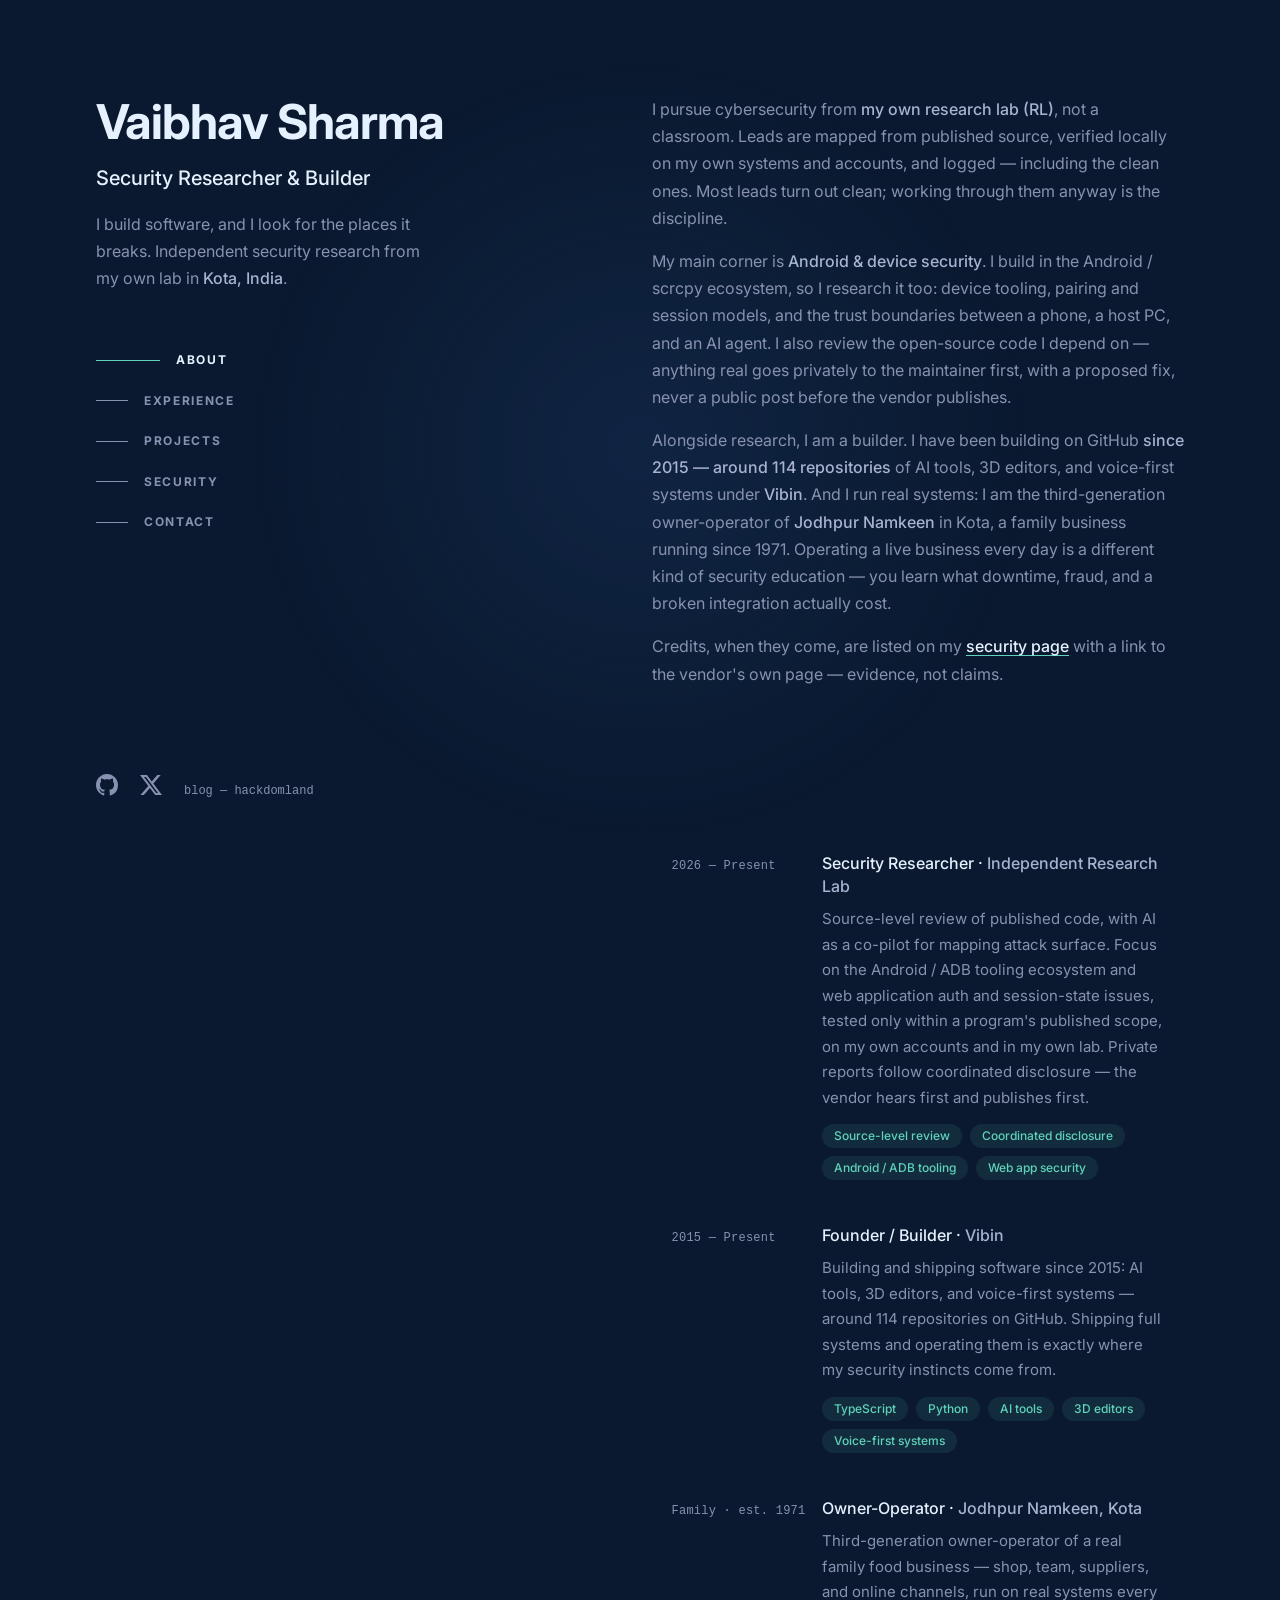
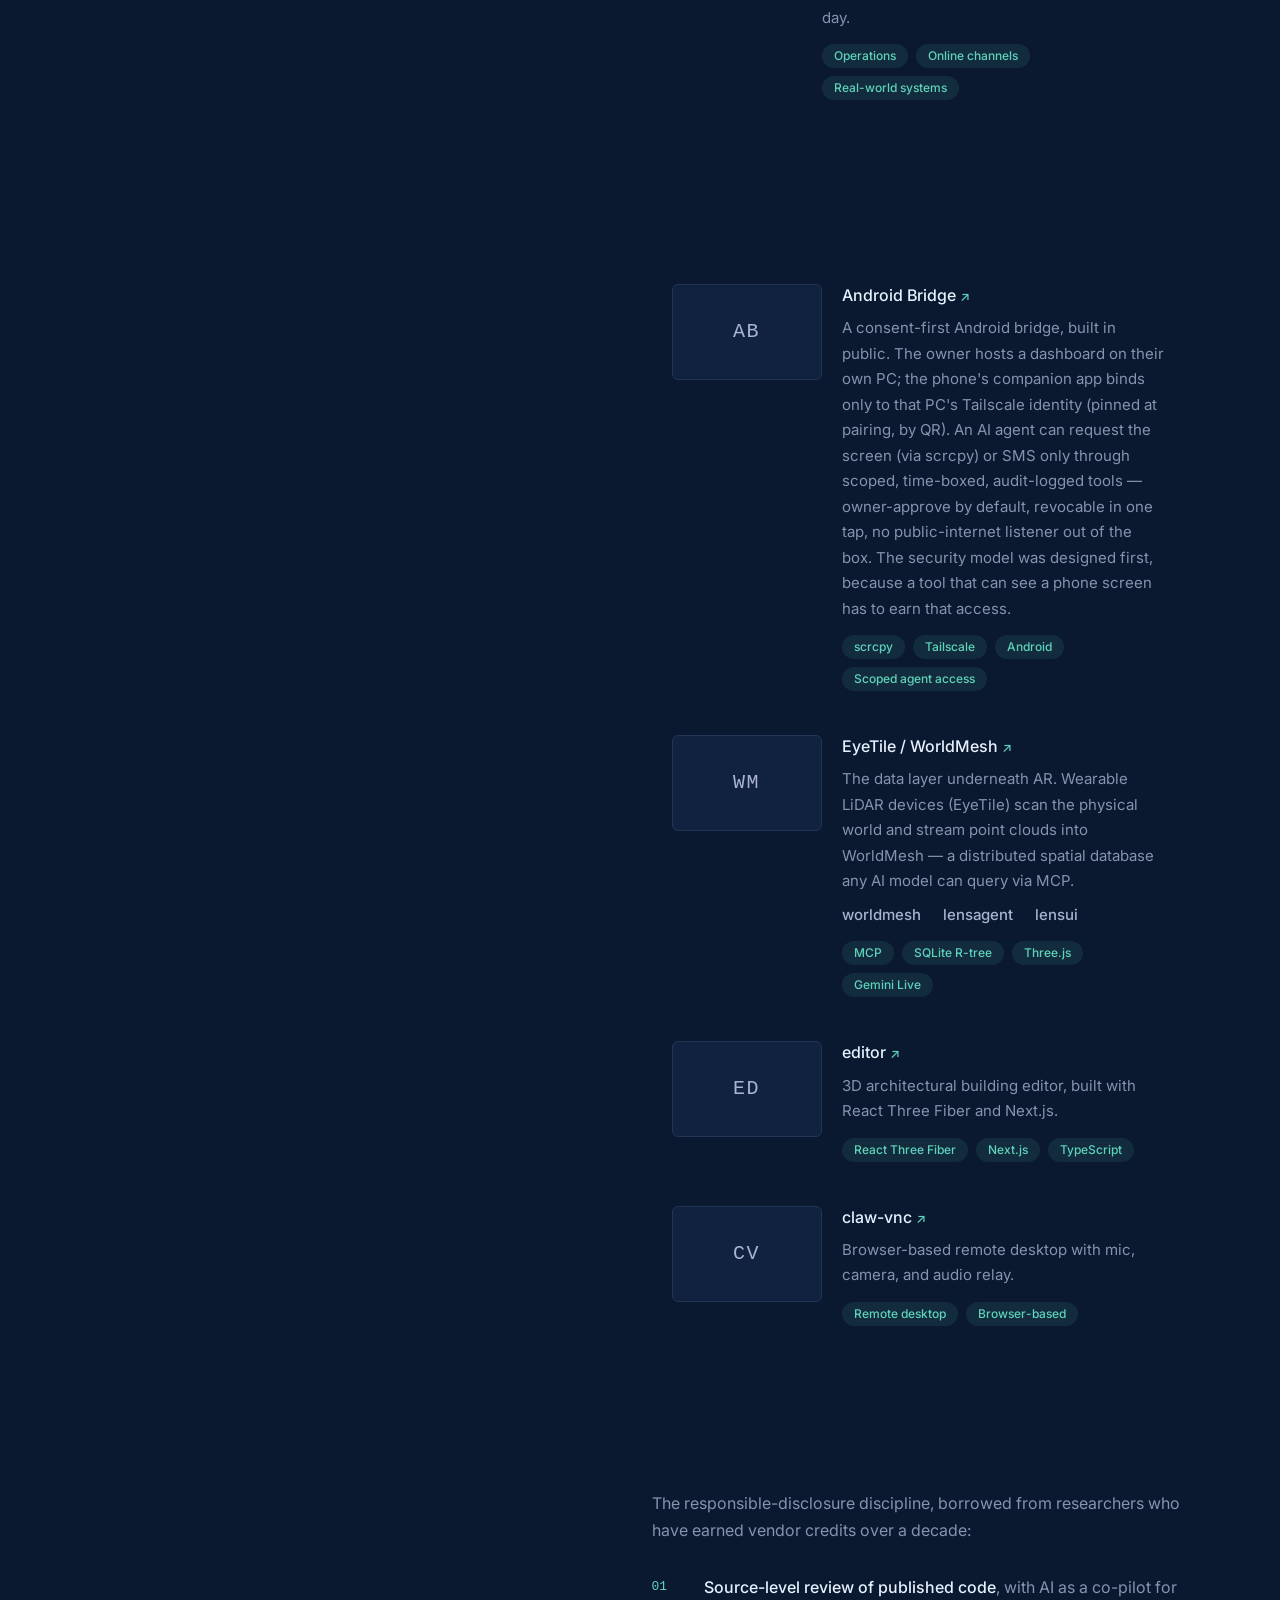
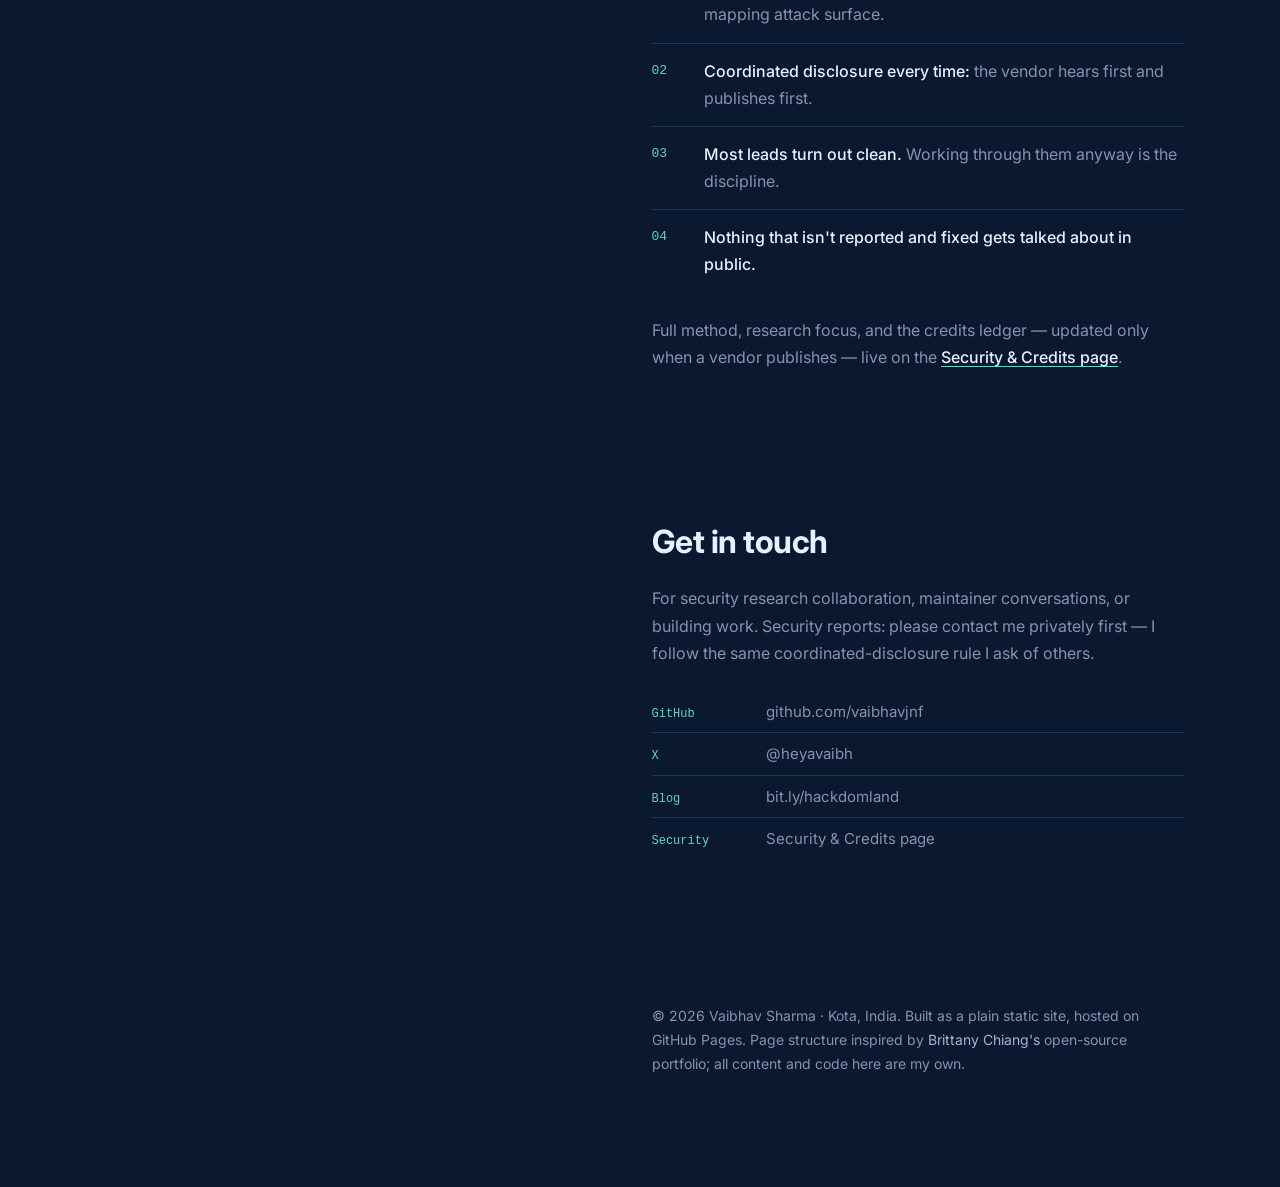
==== index.html @ 291d9839 "Launch personal website: resume portal + security evidence page" ====
<!DOCTYPE html>
<html lang="en">
<head>
<meta charset="utf-8">
<meta name="viewport" content="width=device-width, initial-scale=1">
<title>Vaibhav Sharma — Security Researcher &amp; Builder, Kota, India</title>
<meta name="description" content="Vaibhav Sharma is an independent security researcher and builder from Kota, India. Own research lab, Android & device security, open-source security research, responsible disclosure.">
<link rel="preconnect" href="https://fonts.googleapis.com">
<link rel="preconnect" href="https://fonts.gstatic.com" crossorigin>
<link href="https://fonts.googleapis.com/css2?family=Inter:wght@400;500;600;700&display=swap" rel="stylesheet">
<link rel="stylesheet" href="style.css">
</head>
<body>
<div id="spotlight" aria-hidden="true"></div>

<div class="layout">

  <!-- ============ LEFT: identity column (sticky) ============ -->
  <header class="identity">
    <div>
      <h1><a href="index.html">Vaibhav Sharma</a></h1>
      <p class="headline">Security Researcher &amp; Builder</p>
      <p class="blurb">I build software, and I look for the places it breaks.
      Independent security research from my own lab in <strong>Kota, India</strong>.</p>

      <nav class="spy-nav" aria-label="On this page">
        <ul>
          <li><a href="#about"><span class="nav-line"></span>About</a></li>
          <li><a href="#experience"><span class="nav-line"></span>Experience</a></li>
          <li><a href="#projects"><span class="nav-line"></span>Projects</a></li>
          <li><a href="#security"><span class="nav-line"></span>Security</a></li>
          <li><a href="#contact"><span class="nav-line"></span>Contact</a></li>
        </ul>
      </nav>
    </div>

    <ul class="socials">
      <li>
        <a href="https://github.com/vaibhavjnf" aria-label="GitHub — vaibhavjnf" title="GitHub">
          <svg viewBox="0 0 16 16" aria-hidden="true"><path d="M8 0C3.58 0 0 3.58 0 8c0 3.54 2.29 6.53 5.47 7.59.4.07.55-.17.55-.38 0-.19-.01-.82-.01-1.49-2.01.37-2.53-.49-2.69-.94-.09-.23-.48-.94-.82-1.13-.28-.15-.68-.52-.01-.53.63-.01 1.08.58 1.23.82.72 1.21 1.87.87 2.33.66.07-.52.28-.87.51-1.07-1.78-.2-3.64-.89-3.64-3.95 0-.87.31-1.59.82-2.15-.08-.2-.36-1.02.08-2.12 0 0 .67-.21 2.2.82.64-.18 1.32-.27 2-.27s1.36.09 2 .27c1.53-1.04 2.2-.82 2.2-.82.44 1.1.16 1.92.08 2.12.51.56.82 1.27.82 2.15 0 3.07-1.87 3.75-3.65 3.95.29.25.54.73.54 1.48 0 1.07-.01 1.93-.01 2.2 0 .21.15.46.55.38A8.01 8.01 0 0 0 16 8c0-4.42-3.58-8-8-8Z"/></svg>
        </a>
      </li>
      <li>
        <a href="https://x.com/heyavaibh" aria-label="X — @heyavaibh" title="X">
          <svg viewBox="0 0 24 24" aria-hidden="true"><path d="M18.9 1.15h3.68l-8.04 9.19L24 22.85h-7.41l-5.8-7.58-6.64 7.58H.47l8.6-9.83L0 1.15h7.59l5.24 6.93 6.07-6.93Zm-1.29 19.5h2.04L6.49 3.24H4.3l13.31 17.41Z"/></svg>
        </a>
      </li>
      <li><a class="blog-link" href="https://bit.ly/hackdomland">blog — hackdomland</a></li>
    </ul>
  </header>

  <!-- ============ RIGHT: scrolling résumé ============ -->
  <main class="content">

    <section id="about" aria-label="About">
      <h2 class="section-heading">About</h2>
      <p>I pursue cybersecurity from <strong>my own research lab (RL)</strong>, not a classroom.
      Leads are mapped from published source, verified locally on my own systems and accounts,
      and logged — including the clean ones. Most leads turn out clean; working through them
      anyway is the discipline.</p>
      <p>My main corner is <strong>Android &amp; device security</strong>. I build in the
      Android / scrcpy ecosystem, so I research it too: device tooling, pairing and session
      models, and the trust boundaries between a phone, a host PC, and an AI agent. I also
      review the open-source code I depend on — anything real goes privately to the maintainer
      first, with a proposed fix, never a public post before the vendor publishes.</p>
      <p>Alongside research, I am a builder. I have been building on GitHub
      <strong>since 2015 — around 114 repositories</strong> of AI tools, 3D editors, and
      voice-first systems under <strong>Vibin</strong>. And I run real systems: I am the
      third-generation owner-operator of <strong>Jodhpur Namkeen</strong> in Kota, a family
      business running since 1971. Operating a live business every day is a different kind of
      security education — you learn what downtime, fraud, and a broken integration actually cost.</p>
      <p>Credits, when they come, are listed on my
      <a class="inline-link" href="security.html">security page</a> with a link to the vendor's
      own page — evidence, not claims.</p>
    </section>

    <section id="experience" aria-label="Experience">
      <h2 class="section-heading">Experience</h2>
      <ol class="rows">

        <li class="entry">
          <div class="when">2026 — Present</div>
          <div>
            <h3>Security Researcher · <span class="org">Independent Research Lab</span></h3>
            <p>Source-level review of published code, with AI as a co-pilot for mapping attack
            surface. Focus on the Android / ADB tooling ecosystem and web application auth and
            session-state issues, tested only within a program's published scope, on my own
            accounts and in my own lab. Private reports follow coordinated disclosure — the
            vendor hears first and publishes first.</p>
            <ul class="tags">
              <li>Source-level review</li><li>Coordinated disclosure</li>
              <li>Android / ADB tooling</li><li>Web app security</li>
            </ul>
          </div>
        </li>

        <li class="entry">
          <div class="when">2015 — Present</div>
          <div>
            <h3>Founder / Builder · <span class="org">Vibin</span></h3>
            <p>Building and shipping software since 2015: AI tools, 3D editors, and voice-first
            systems — around 114 repositories on GitHub. Shipping full systems and operating
            them is exactly where my security instincts come from.</p>
            <ul class="tags">
              <li>TypeScript</li><li>Python</li><li>AI tools</li>
              <li>3D editors</li><li>Voice-first systems</li>
            </ul>
          </div>
        </li>

        <li class="entry">
          <div class="when">Family · est. 1971</div>
          <div>
            <h3>Owner-Operator · <span class="org">Jodhpur Namkeen, Kota</span></h3>
            <p>Third-generation owner-operator of a real family food business — shop, team,
            suppliers, and online channels, run on real systems every day.</p>
            <ul class="tags">
              <li>Operations</li><li>Online channels</li><li>Real-world systems</li>
            </ul>
          </div>
        </li>

      </ol>
    </section>

    <section id="projects" aria-label="Projects">
      <h2 class="section-heading">Projects</h2>
      <ol class="rows">

        <li class="entry project">
          <div class="thumb" aria-hidden="true">AB</div>
          <div>
            <h3><a href="https://github.com/vaibhavjnf">Android Bridge <span class="ext">↗</span></a></h3>
            <p>A consent-first Android bridge, built in public. The owner hosts a dashboard on
            their own PC; the phone's companion app binds only to that PC's Tailscale identity
            (pinned at pairing, by QR). An AI agent can request the screen (via scrcpy) or SMS
            only through scoped, time-boxed, audit-logged tools — owner-approve by default,
            revocable in one tap, no public-internet listener out of the box. The security model
            was designed first, because a tool that can see a phone screen has to earn that access.</p>
            <ul class="tags">
              <li>scrcpy</li><li>Tailscale</li><li>Android</li><li>Scoped agent access</li>
            </ul>
          </div>
        </li>

        <li class="entry project">
          <div class="thumb" aria-hidden="true">WM</div>
          <div>
            <h3><a href="https://github.com/vaibhavjnf/worldmesh">EyeTile / WorldMesh <span class="ext">↗</span></a></h3>
            <p>The data layer underneath AR. Wearable LiDAR devices (EyeTile) scan the physical
            world and stream point clouds into WorldMesh — a distributed spatial database any
            AI model can query via MCP.</p>
            <p class="sub-links">
              <a href="https://github.com/vaibhavjnf/worldmesh">worldmesh</a>
              <a href="https://github.com/vaibhavjnf/lensagent">lensagent</a>
              <a href="https://github.com/vaibhavjnf/lensui">lensui</a>
            </p>
            <ul class="tags">
              <li>MCP</li><li>SQLite R-tree</li><li>Three.js</li><li>Gemini Live</li>
            </ul>
          </div>
        </li>

        <li class="entry project">
          <div class="thumb" aria-hidden="true">ED</div>
          <div>
            <h3><a href="https://github.com/vaibhavjnf/editor">editor <span class="ext">↗</span></a></h3>
            <p>3D architectural building editor, built with React Three Fiber and Next.js.</p>
            <ul class="tags">
              <li>React Three Fiber</li><li>Next.js</li><li>TypeScript</li>
            </ul>
          </div>
        </li>

        <li class="entry project">
          <div class="thumb" aria-hidden="true">CV</div>
          <div>
            <h3><a href="https://github.com/vaibhavjnf/claw-vnc">claw-vnc <span class="ext">↗</span></a></h3>
            <p>Browser-based remote desktop with mic, camera, and audio relay.</p>
            <ul class="tags">
              <li>Remote desktop</li><li>Browser-based</li>
            </ul>
          </div>
        </li>

      </ol>
    </section>

    <section id="security" aria-label="Security research">
      <h2 class="section-heading">Security</h2>
      <p>The responsible-disclosure discipline, borrowed from researchers who have earned
      vendor credits over a decade:</p>
      <ol class="method">
        <li><strong>Source-level review of published code</strong>, with AI as a co-pilot for mapping attack surface.</li>
        <li><strong>Coordinated disclosure every time:</strong> the vendor hears first and publishes first.</li>
        <li><strong>Most leads turn out clean.</strong> Working through them anyway is the discipline.</li>
        <li><strong>Nothing that isn't reported and fixed gets talked about in public.</strong></li>
      </ol>
      <p style="margin-top:24px">Full method, research focus, and the credits ledger —
      updated only when a vendor publishes — live on the
      <a class="inline-link" href="security.html">Security &amp; Credits page</a>.</p>
    </section>

    <section id="contact" aria-label="Contact">
      <h2 class="section-heading">Contact</h2>
      <p class="contact-big">Get in touch</p>
      <p>For security research collaboration, maintainer conversations, or building work.
      Security reports: please contact me privately first — I follow the same
      coordinated-disclosure rule I ask of others.</p>
      <ul class="contact-links">
        <li><span class="k">GitHub</span> <a href="https://github.com/vaibhavjnf">github.com/vaibhavjnf</a></li>
        <li><span class="k">X</span> <a href="https://x.com/heyavaibh">@heyavaibh</a></li>
        <li><span class="k">Blog</span> <a href="https://bit.ly/hackdomland">bit.ly/hackdomland</a></li>
        <li><span class="k">Security</span> <a href="security.html">Security &amp; Credits page</a></li>
      </ul>
    </section>

    <footer class="site">
      <p>© 2026 Vaibhav Sharma · Kota, India. Built as a plain static site, hosted on GitHub Pages.
      Page structure inspired by <a href="https://brittanychiang.com">Brittany Chiang's</a>
      open-source portfolio; all content and code here are my own.</p>
    </footer>

  </main>
</div>

<script src="script.js"></script>
</body>
</html>
---- style.css ----
/* Vaibhav Sharma — vaibhavjnf.github.io
   Structure reverse-engineered from the open-source portfolio tradition
   (fixed identity column + scrolling résumé). Original code. No build step. */

:root{
  --bg:#0a192f;
  --surface:#112240;
  --line:#233554;
  --text:#e6f1ff;
  --body:#a8b2d1;
  --muted:#8892b0;
  --accent:#5fd3bc;
  --accent-dim:rgba(95,211,188,.10);
  --glow:rgba(45,90,160,.18);
  --mono:ui-monospace,"SF Mono",SFMono-Regular,Menlo,Consolas,"Liberation Mono",monospace;
  --sans:"Inter",-apple-system,BlinkMacSystemFont,"Segoe UI",Roboto,Helvetica,Arial,sans-serif;
}
*{box-sizing:border-box;margin:0;padding:0}
html{scroll-behavior:smooth}
body{
  background:var(--bg);color:var(--muted);
  font-family:var(--sans);font-size:16px;line-height:1.7;
  -webkit-font-smoothing:antialiased;
}
::selection{background:var(--accent-dim);color:var(--text)}
a{color:inherit;text-decoration:none}
a:hover{color:var(--accent)}
:focus-visible{outline:2px solid var(--accent);outline-offset:3px;border-radius:2px}

/* ---------- spotlight (single orchestrated effect) ---------- */
#spotlight{
  position:fixed;inset:0;z-index:0;pointer-events:none;
  background:radial-gradient(600px circle at var(--mx,50%) var(--my,50%),var(--glow),transparent 65%);
}

/* ---------- shell ---------- */
.layout{
  position:relative;z-index:1;
  max-width:1600px;margin:0 auto;padding:0 96px;
  display:flex;justify-content:space-between;gap:4rem;
}

/* ---------- left column ---------- */
.identity{
  position:sticky;top:0;height:100vh;max-height:100vh;width:48%;
  display:flex;flex-direction:column;justify-content:space-between;
  padding:96px 0;
}
.identity h1{font-size:48px;line-height:1.1;letter-spacing:-1px;color:var(--text);font-weight:700}
.identity h1 a:hover{color:var(--text)}
.identity .headline{font-size:20px;font-weight:500;color:var(--text);margin-top:12px}
.identity .blurb{margin-top:16px;max-width:340px;color:var(--muted)}
.identity .blurb strong{color:var(--body);font-weight:500}

/* scroll-spy nav */
.spy-nav{margin-top:48px}
.spy-nav ul{list-style:none}
.spy-nav a{
  display:flex;align-items:center;gap:16px;padding:10px 0;
  font-size:12px;font-weight:700;letter-spacing:.14em;text-transform:uppercase;color:var(--muted);
}
.spy-nav .nav-line{display:block;width:32px;height:1px;background:var(--muted);transition:width .25s ease,background .25s ease}
.spy-nav a:hover,.spy-nav a.active{color:var(--text)}
.spy-nav a:hover .nav-line,.spy-nav a.active .nav-line{width:64px;background:var(--accent)}
.spy-nav .nav-num{font-family:var(--mono);font-size:11px;letter-spacing:0;color:var(--accent);display:none}

/* socials pinned to bottom of left column */
.socials{list-style:none;display:flex;gap:22px;align-items:center}
.socials a{color:var(--muted);display:inline-flex}
.socials a:hover{color:var(--accent)}
.socials svg{width:22px;height:22px;fill:currentColor}
.socials .blog-link{font-family:var(--mono);font-size:12px}

/* ---------- right column ---------- */
.content{width:52%;padding:96px 0}
section{margin-bottom:144px;scroll-margin-top:96px}
section:last-child{margin-bottom:0}

/* mobile-only sticky section heading (hidden on desktop) */
.section-heading{
  display:none;
  font-size:14px;font-weight:700;letter-spacing:.14em;text-transform:uppercase;color:var(--text);
}

.content p{margin-bottom:16px}
.content p strong,.content li strong{color:var(--body);font-weight:500}
.inline-link{color:var(--text);font-weight:500;box-shadow:inset 0 -1px 0 var(--accent);transition:color .2s}
.inline-link:hover{color:var(--accent)}

/* ---------- résumé rows (experience / projects / credits) ---------- */
.rows{list-style:none}
.entry{
  display:grid;grid-template-columns:130px 1fr;gap:1.25rem;
  padding:20px;border-radius:8px;
  transition:background .25s ease,box-shadow .25s ease;
}
.entry + .entry{margin-top:4px}
.entry .when{
  font-family:var(--mono);font-size:12px;letter-spacing:.02em;color:var(--muted);
  padding-top:4px;white-space:nowrap;
}
.entry h3{font-size:16px;font-weight:500;color:var(--text);line-height:1.45}
.entry h3 a:hover{color:var(--accent)}
.entry h3 .ext{color:var(--accent);font-size:13px}
.entry .org{color:var(--body)}
.entry p{font-size:15px;margin:8px 0 0}
.entry p:last-of-type{margin-bottom:0}
.sub-links{font-size:14px;margin-top:10px}
.sub-links a{color:var(--body);font-weight:500;margin-right:18px}
.sub-links a:hover{color:var(--accent)}

.tags{list-style:none;display:flex;flex-wrap:wrap;gap:8px;margin-top:14px}
.tags li{
  font-size:12px;font-weight:500;line-height:1;
  color:var(--accent);background:var(--accent-dim);
  padding:6px 12px;border-radius:999px;
}

/* project rows get a CSS-only thumbnail tile (no external images) */
.entry.project{grid-template-columns:150px 1fr}
.thumb{
  height:96px;border:1px solid var(--line);border-radius:6px;background:var(--surface);
  display:flex;align-items:center;justify-content:center;
  font-family:var(--mono);font-size:20px;letter-spacing:.08em;color:var(--body);
  transition:border-color .25s ease,color .25s ease;
}

/* desktop: siblings dim while one row is hovered (résumé-reading effect) */
@media (hover:hover) and (min-width:1081px){
  .rows:hover .entry{opacity:.55}
  .rows:hover .entry:hover{opacity:1;background:rgba(148,163,184,.06);box-shadow:inset 0 1px 0 rgba(148,163,184,.08)}
  .rows:hover .entry:hover h3,.entry:hover h3{color:var(--accent)}
  .entry:hover .thumb{border-color:var(--accent);color:var(--accent)}
}

/* ---------- security / method ---------- */
.method{list-style:none;counter-reset:rule}
.method li{
  counter-increment:rule;position:relative;
  padding:14px 0 14px 52px;border-bottom:1px solid var(--line);
}
.method li:last-child{border-bottom:none}
.method li::before{
  content:counter(rule,decimal-leading-zero);
  position:absolute;left:0;top:16px;
  font-family:var(--mono);font-size:13px;color:var(--accent);
}
.method li strong{color:var(--text);font-weight:500}

.status-note{
  border:1px solid var(--line);border-radius:8px;background:var(--surface);
  padding:22px;font-size:15px;
}
.status-note strong{color:var(--text)}

/* publications-style credit entries (Academic Pages model) */
.pub{display:grid;grid-template-columns:130px 1fr;gap:1.25rem;padding:20px;border-radius:8px}
.pub .pub-year{font-family:var(--mono);font-size:12px;color:var(--muted);padding-top:4px}
.pub h3{font-size:16px;font-weight:500;color:var(--text)}
.pub .venue{color:var(--accent);font-size:14px;font-weight:500;margin-top:2px}
.pub p{font-size:15px;margin-top:6px}
.pub .links{font-size:14px;margin-top:8px}
.pub .links a{color:var(--body);font-weight:500;margin-right:18px}
.pub .links a:hover{color:var(--accent)}
.pub.empty h3{color:var(--body)}

/* ---------- contact / footer ---------- */
.contact-big{font-size:32px;font-weight:700;color:var(--text);letter-spacing:-.5px;margin-bottom:16px}
.contact-links{list-style:none;margin-top:24px}
.contact-links li{padding:8px 0;border-bottom:1px solid var(--line);font-size:15px}
.contact-links li:last-child{border-bottom:none}
.contact-links .k{font-family:var(--mono);font-size:12px;color:var(--accent);display:inline-block;width:110px}
footer.site{margin-top:120px;font-size:14px;color:var(--muted)}
footer.site a{color:var(--body)}
footer.site a:hover{color:var(--accent)}

/* ---------- responsive ---------- */
@media (max-width:1240px){
  .layout{padding:0 48px}
}
@media (max-width:1080px){
  .layout{flex-direction:column;padding:0 48px;gap:0}
  .identity{position:static;height:auto;max-height:none;width:100%;padding:80px 0 0}
  .identity .blurb{max-width:560px}
  .spy-nav{display:none}
  .socials{margin-top:32px}
  .content{width:100%;padding:64px 0 80px}
  section{margin-bottom:96px;scroll-margin-top:24px}
  .section-heading{
    display:block;position:sticky;top:0;z-index:5;
    margin:0 -48px 24px;padding:16px 48px;
    background:rgba(10,25,47,.78);backdrop-filter:blur(10px);
  }
}
@media (max-width:640px){
  .layout{padding:0 24px}
  .identity{padding-top:56px}
  .identity h1{font-size:38px}
  .identity .headline{font-size:18px}
  .section-heading{margin:0 -24px 20px;padding:14px 24px}
  .entry,.entry.project,.pub{grid-template-columns:1fr;gap:.5rem}
  .entry .when,.pub .pub-year{padding-top:0}
  .thumb{height:72px;max-width:200px}
  .contact-big{font-size:26px}
  .contact-links .k{display:block;width:auto;margin-bottom:2px}
}
@media (prefers-reduced-motion:reduce){
  html{scroll-behavior:auto}
  *{transition:none !important}
  #spotlight{display:none}
}
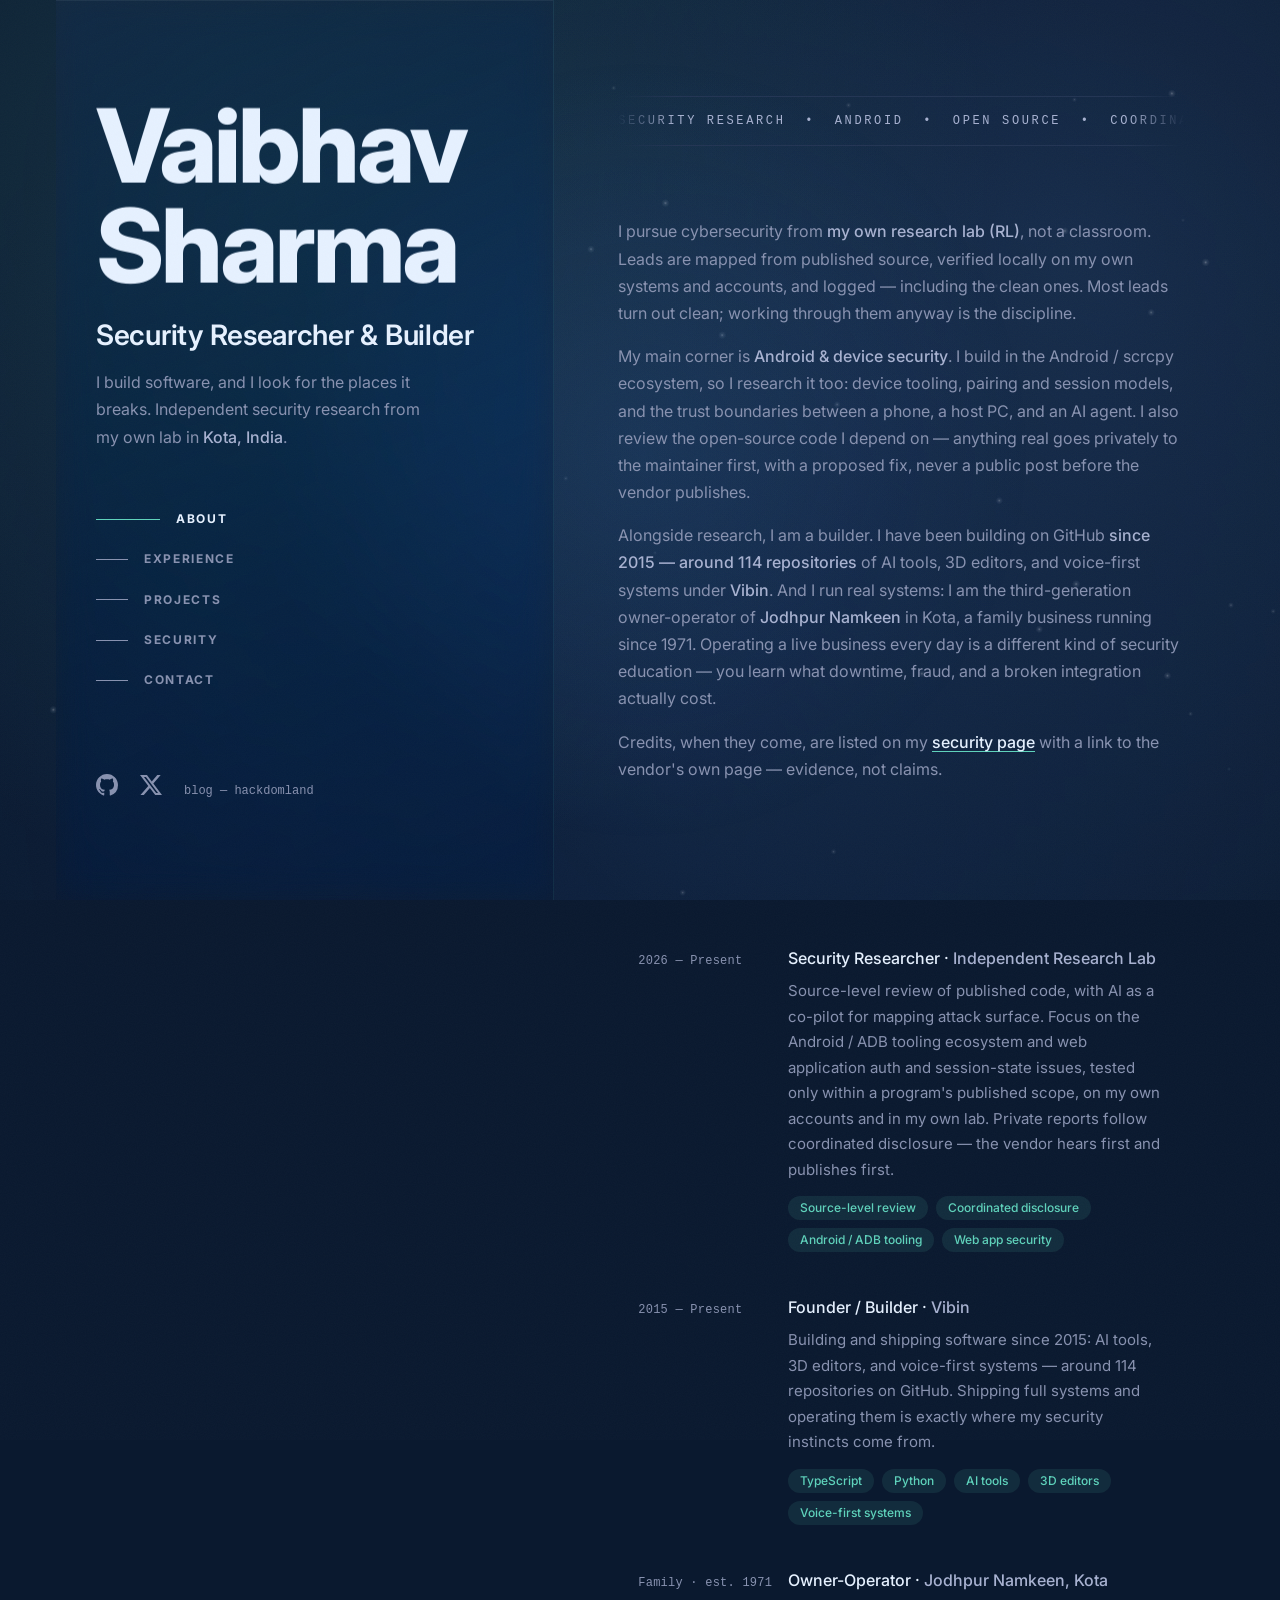
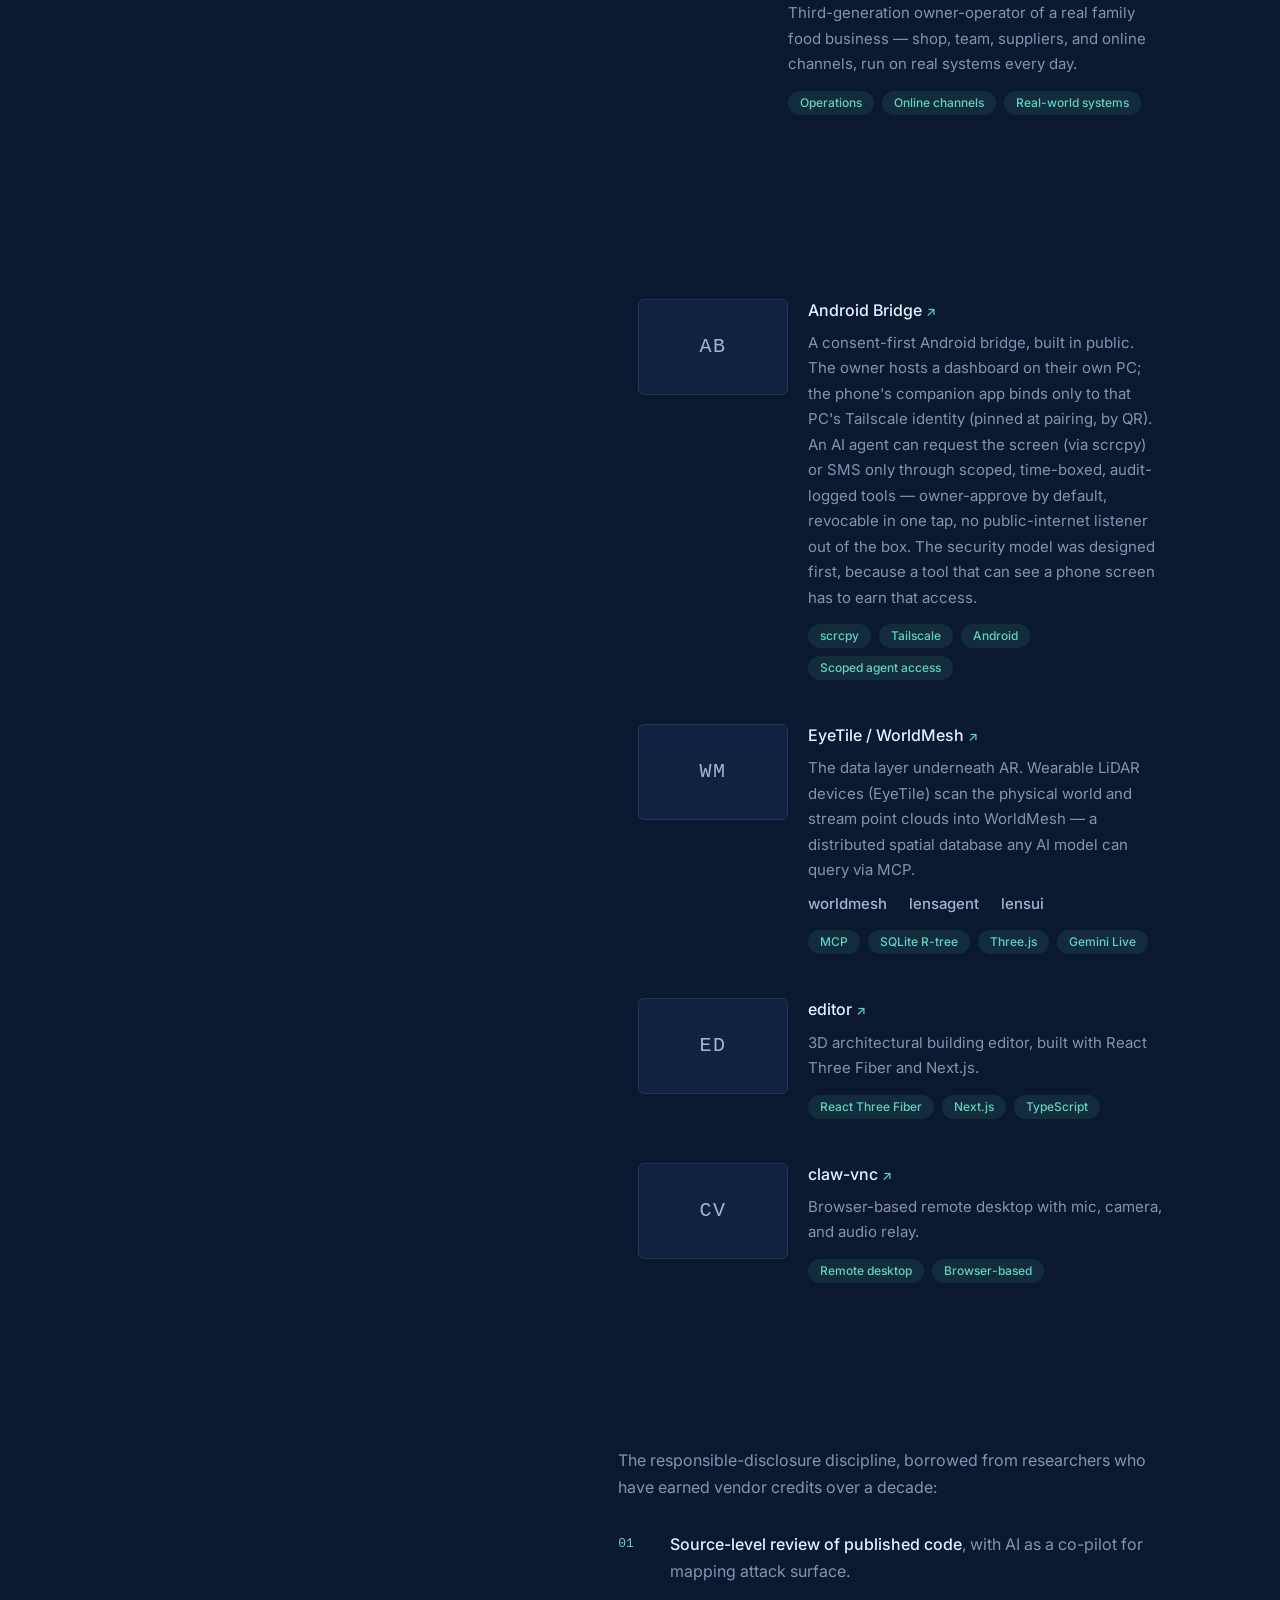
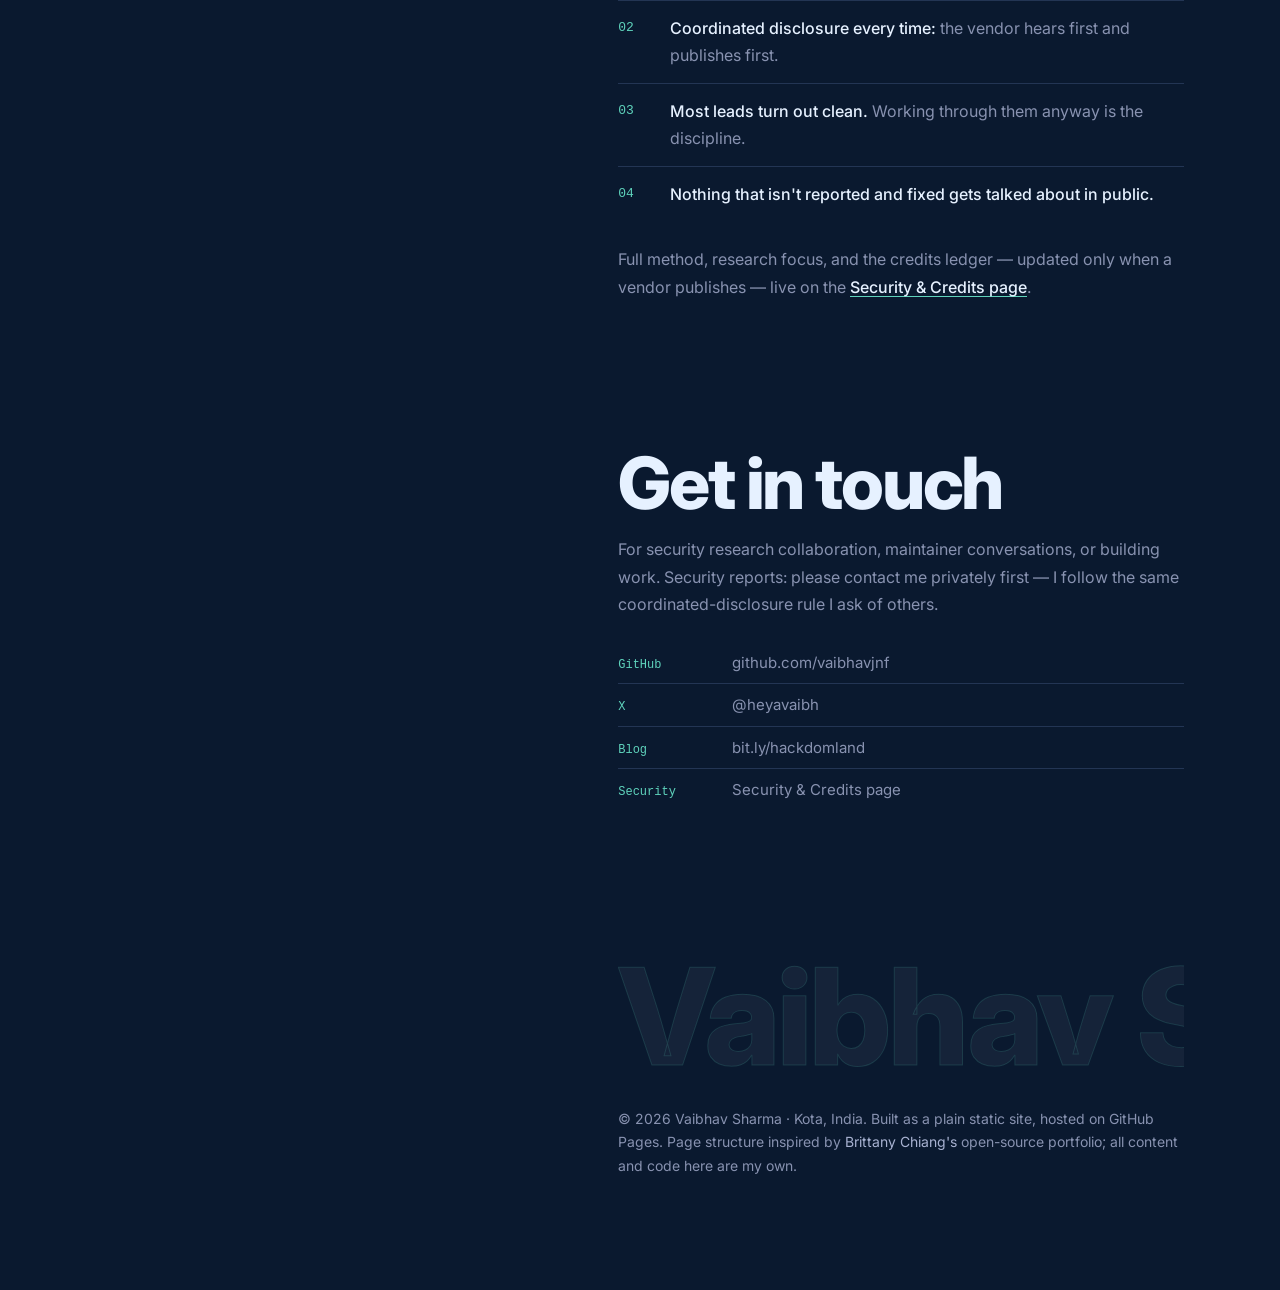
==== commit 261c0f2f: "v3: Igloo-grade immersive layer — arctic canvas scene, preloader, oversized type, motion choreograph" ====
--- a/index.html
+++ b/index.html
@@ -7,23 +7,39 @@
 <meta name="description" content="Vaibhav Sharma is an independent security researcher and builder from Kota, India. Own research lab, Android & device security, open-source security research, responsible disclosure.">
 <link rel="preconnect" href="https://fonts.googleapis.com">
 <link rel="preconnect" href="https://fonts.gstatic.com" crossorigin>
-<link href="https://fonts.googleapis.com/css2?family=Inter:wght@400;500;600;700&display=swap" rel="stylesheet">
+<link href="https://fonts.googleapis.com/css2?family=Inter:wght@400;500;600;700;800&display=swap" rel="stylesheet">
 <link rel="stylesheet" href="style.css">
 </head>
 <body>
+
+<!-- Preloader: decorative door. JS counts + lifts it; CSS failsafe hides it
+     even if JS fails; display:none under reduced motion. -->
+<div id="preloader" aria-hidden="true">
+  <div class="pre-inner">
+    <div class="pre-mono">VS</div>
+    <p class="pre-name">Vaibhav Sharma</p>
+    <p class="pre-count">0%</p>
+    <div class="pre-bar"><span id="pre-bar-fill"></span></div>
+  </div>
+</div>
+
+<canvas id="bg-canvas" aria-hidden="true"></canvas>
 <div id="spotlight" aria-hidden="true"></div>
+<div class="grain" aria-hidden="true"></div>
+<div class="cursor-dot" aria-hidden="true"></div>
+<div class="cursor-ring" aria-hidden="true"></div>
 
 <div class="layout">
 
   <!-- ============ LEFT: identity column (sticky) ============ -->
   <header class="identity">
     <div>
-      <h1><a href="index.html">Vaibhav Sharma</a></h1>
-      <p class="headline">Security Researcher &amp; Builder</p>
-      <p class="blurb">I build software, and I look for the places it breaks.
+      <h1><a href="index.html"><span class="line"><span class="line-in">Vaibhav</span></span> <span class="line"><span class="line-in">Sharma</span></span></a></h1>
+      <p class="headline fade-item">Security Researcher &amp; Builder</p>
+      <p class="blurb fade-item">I build software, and I look for the places it breaks.
       Independent security research from my own lab in <strong>Kota, India</strong>.</p>
 
-      <nav class="spy-nav" aria-label="On this page">
+      <nav class="spy-nav fade-item" aria-label="On this page">
         <ul>
           <li><a href="#about"><span class="nav-line"></span>About</a></li>
           <li><a href="#experience"><span class="nav-line"></span>Experience</a></li>
@@ -34,7 +50,7 @@
       </nav>
     </div>
 
-    <ul class="socials">
+    <ul class="socials fade-item">
       <li>
         <a href="https://github.com/vaibhavjnf" aria-label="GitHub — vaibhavjnf" title="GitHub">
           <svg viewBox="0 0 16 16" aria-hidden="true"><path d="M8 0C3.58 0 0 3.58 0 8c0 3.54 2.29 6.53 5.47 7.59.4.07.55-.17.55-.38 0-.19-.01-.82-.01-1.49-2.01.37-2.53-.49-2.69-.94-.09-.23-.48-.94-.82-1.13-.28-.15-.68-.52-.01-.53.63-.01 1.08.58 1.23.82.72 1.21 1.87.87 2.33.66.07-.52.28-.87.51-1.07-1.78-.2-3.64-.89-3.64-3.95 0-.87.31-1.59.82-2.15-.08-.2-.36-1.02.08-2.12 0 0 .67-.21 2.2.82.64-.18 1.32-.27 2-.27s1.36.09 2 .27c1.53-1.04 2.2-.82 2.2-.82.44 1.1.16 1.92.08 2.12.51.56.82 1.27.82 2.15 0 3.07-1.87 3.75-3.65 3.95.29.25.54.73.54 1.48 0 1.07-.01 1.93-.01 2.2 0 .21.15.46.55.38A8.01 8.01 0 0 0 16 8c0-4.42-3.58-8-8-8Z"/></svg>
@@ -52,7 +68,14 @@
   <!-- ============ RIGHT: scrolling résumé ============ -->
   <main class="content">
 
-    <section id="about" aria-label="About">
+    <div class="marquee" aria-hidden="true">
+      <div class="marquee-track">
+        <span>Security Research&nbsp;&nbsp;•&nbsp;&nbsp;Android&nbsp;&nbsp;•&nbsp;&nbsp;Open Source&nbsp;&nbsp;•&nbsp;&nbsp;Coordinated Disclosure&nbsp;&nbsp;•&nbsp;&nbsp;</span>
+        <span>Security Research&nbsp;&nbsp;•&nbsp;&nbsp;Android&nbsp;&nbsp;•&nbsp;&nbsp;Open Source&nbsp;&nbsp;•&nbsp;&nbsp;Coordinated Disclosure&nbsp;&nbsp;•&nbsp;&nbsp;</span>
+      </div>
+    </div>
+
+    <section id="about" aria-label="About" data-reveal>
       <h2 class="section-heading">About</h2>
       <p>I pursue cybersecurity from <strong>my own research lab (RL)</strong>, not a classroom.
       Leads are mapped from published source, verified locally on my own systems and accounts,
@@ -78,7 +101,7 @@
       <h2 class="section-heading">Experience</h2>
       <ol class="rows">
 
-        <li class="entry">
+        <li class="entry" data-reveal>
           <div class="when">2026 — Present</div>
           <div>
             <h3>Security Researcher · <span class="org">Independent Research Lab</span></h3>
@@ -94,7 +117,7 @@
           </div>
         </li>
 
-        <li class="entry">
+        <li class="entry" data-reveal>
           <div class="when">2015 — Present</div>
           <div>
             <h3>Founder / Builder · <span class="org">Vibin</span></h3>
@@ -108,7 +131,7 @@
           </div>
         </li>
 
-        <li class="entry">
+        <li class="entry" data-reveal>
           <div class="when">Family · est. 1971</div>
           <div>
             <h3>Owner-Operator · <span class="org">Jodhpur Namkeen, Kota</span></h3>
@@ -127,7 +150,7 @@
       <h2 class="section-heading">Projects</h2>
       <ol class="rows">
 
-        <li class="entry project">
+        <li class="entry project" data-reveal>
           <div class="thumb" aria-hidden="true">AB</div>
           <div>
             <h3><a href="https://github.com/vaibhavjnf">Android Bridge <span class="ext">↗</span></a></h3>
@@ -143,7 +166,7 @@
           </div>
         </li>
 
-        <li class="entry project">
+        <li class="entry project" data-reveal>
           <div class="thumb" aria-hidden="true">WM</div>
           <div>
             <h3><a href="https://github.com/vaibhavjnf/worldmesh">EyeTile / WorldMesh <span class="ext">↗</span></a></h3>
@@ -161,7 +184,7 @@
           </div>
         </li>
 
-        <li class="entry project">
+        <li class="entry project" data-reveal>
           <div class="thumb" aria-hidden="true">ED</div>
           <div>
             <h3><a href="https://github.com/vaibhavjnf/editor">editor <span class="ext">↗</span></a></h3>
@@ -172,7 +195,7 @@
           </div>
         </li>
 
-        <li class="entry project">
+        <li class="entry project" data-reveal>
           <div class="thumb" aria-hidden="true">CV</div>
           <div>
             <h3><a href="https://github.com/vaibhavjnf/claw-vnc">claw-vnc <span class="ext">↗</span></a></h3>
@@ -186,7 +209,7 @@
       </ol>
     </section>
 
-    <section id="security" aria-label="Security research">
+    <section id="security" aria-label="Security research" data-reveal>
       <h2 class="section-heading">Security</h2>
       <p>The responsible-disclosure discipline, borrowed from researchers who have earned
       vendor credits over a decade:</p>
@@ -201,7 +224,7 @@
       <a class="inline-link" href="security.html">Security &amp; Credits page</a>.</p>
     </section>
 
-    <section id="contact" aria-label="Contact">
+    <section id="contact" aria-label="Contact" data-reveal>
       <h2 class="section-heading">Contact</h2>
       <p class="contact-big">Get in touch</p>
       <p>For security research collaboration, maintainer conversations, or building work.
@@ -215,7 +238,8 @@
       </ul>
     </section>
 
-    <footer class="site">
+    <footer class="site" data-reveal>
+      <div class="watermark" aria-hidden="true">Vaibhav Sharma</div>
       <p>© 2026 Vaibhav Sharma · Kota, India. Built as a plain static site, hosted on GitHub Pages.
       Page structure inspired by <a href="https://brittanychiang.com">Brittany Chiang's</a>
       open-source portfolio; all content and code here are my own.</p>
--- a/style.css
+++ b/style.css
@@ -1,9 +1,11 @@
 /* Vaibhav Sharma — vaibhavjnf.github.io
-   Structure reverse-engineered from the open-source portfolio tradition
-   (fixed identity column + scrolling résumé). Original code. No build step. */
+   v3: Brittany-skeleton résumé (v2) + an "Igloo layer" — arctic canvas scene,
+   ice-glass identity column, oversized type, choreographed reveals.
+   Original code. No build step. No external assets beyond Google Fonts. */
 
 :root{
   --bg:#0a192f;
+  --bg-deep:#081426;
   --surface:#112240;
   --line:#233554;
   --text:#e6f1ff;
@@ -14,43 +16,131 @@
   --glow:rgba(45,90,160,.18);
   --mono:ui-monospace,"SF Mono",SFMono-Regular,Menlo,Consolas,"Liberation Mono",monospace;
   --sans:"Inter",-apple-system,BlinkMacSystemFont,"Segoe UI",Roboto,Helvetica,Arial,sans-serif;
+  --ease-out:cubic-bezier(.22,1,.36,1);
 }
 *{box-sizing:border-box;margin:0;padding:0}
-html{scroll-behavior:smooth}
+html{scroll-behavior:smooth;scrollbar-color:var(--line) var(--bg)}
 body{
   background:var(--bg);color:var(--muted);
   font-family:var(--sans);font-size:16px;line-height:1.7;
   -webkit-font-smoothing:antialiased;
-}
-::selection{background:var(--accent-dim);color:var(--text)}
+  overflow-x:hidden;
+}
+::selection{background:rgba(95,211,188,.28);color:var(--text)}
+::-webkit-scrollbar{width:10px}
+::-webkit-scrollbar-track{background:var(--bg)}
+::-webkit-scrollbar-thumb{background:var(--line);border-radius:8px;border:2px solid var(--bg)}
+::-webkit-scrollbar-thumb:hover{background:#2e4a73}
 a{color:inherit;text-decoration:none}
 a:hover{color:var(--accent)}
 :focus-visible{outline:2px solid var(--accent);outline-offset:3px;border-radius:2px}
 
-/* ---------- spotlight (single orchestrated effect) ---------- */
+/* ---------- atmosphere layers (canvas scene, spotlight, grain) ---------- */
+#bg-canvas{position:fixed;inset:0;z-index:0;width:100%;height:100%;pointer-events:none}
 #spotlight{
-  position:fixed;inset:0;z-index:0;pointer-events:none;
+  position:fixed;inset:0;z-index:1;pointer-events:none;
   background:radial-gradient(600px circle at var(--mx,50%) var(--my,50%),var(--glow),transparent 65%);
 }
+.grain{
+  position:fixed;inset:-60%;width:220%;height:220%;z-index:90;pointer-events:none;opacity:.05;
+  background-image:url("data:image/svg+xml,%3Csvg xmlns='http://www.w3.org/2000/svg' width='300' height='300'%3E%3Cfilter id='n'%3E%3CfeTurbulence type='fractalNoise' baseFrequency='0.9' numOctaves='2' stitchTiles='stitch'/%3E%3C/filter%3E%3Crect width='100%25' height='100%25' filter='url(%23n)' opacity='0.55'/%3E%3C/svg%3E");
+  animation:grain 9s steps(10) infinite;
+}
+@keyframes grain{
+  0%,100%{transform:translate(0,0)} 10%{transform:translate(-4%,-6%)}
+  20%{transform:translate(-8%,3%)} 30%{transform:translate(5%,-8%)}
+  40%{transform:translate(-3%,8%)} 50%{transform:translate(-8%,-3%)}
+  60%{transform:translate(6%,4%)} 70%{transform:translate(3%,-5%)}
+  80%{transform:translate(-6%,6%)} 90%{transform:translate(7%,2%)}
+}
+
+/* ---------- custom cursor (JS adds .has-cursor, pointer:fine only) ---------- */
+.cursor-dot,.cursor-ring{position:fixed;top:0;left:0;z-index:200;pointer-events:none;border-radius:50%;display:none}
+.cursor-dot{width:6px;height:6px;background:var(--accent)}
+.cursor-ring{
+  width:36px;height:36px;border:1px solid rgba(95,211,188,.55);
+  transition:width .25s ease,height .25s ease,border-color .25s ease,background-color .25s ease;
+}
+.cursor-ring.is-active{width:58px;height:58px;background:rgba(95,211,188,.08);border-color:rgba(95,211,188,.9)}
+body.has-cursor.cursor-on .cursor-dot,body.has-cursor.cursor-on .cursor-ring{display:block}
+body.has-cursor,body.has-cursor a,body.has-cursor button{cursor:none}
+
+/* ---------- preloader ---------- */
+#preloader{
+  position:fixed;inset:0;z-index:120;background:var(--bg-deep);
+  display:flex;align-items:center;justify-content:center;
+  transition:transform .85s cubic-bezier(.76,0,.24,1);
+  animation:pre-failsafe .5s ease 2.4s forwards;
+}
+#preloader.done{transform:translateY(-101%)}
+#preloader.gone{display:none}
+@keyframes pre-failsafe{to{opacity:0;visibility:hidden}}
+.pre-inner{text-align:center;transition:opacity .3s ease}
+#preloader.done .pre-inner{opacity:0}
+.pre-mono{
+  width:72px;height:72px;margin:0 auto 22px;
+  display:flex;align-items:center;justify-content:center;
+  border:1px solid var(--line);border-radius:10px;
+  font-family:var(--mono);font-size:22px;letter-spacing:.12em;color:var(--accent);
+  background:rgba(95,211,188,.05);
+}
+.pre-name{font-size:13px;font-weight:600;letter-spacing:.28em;text-transform:uppercase;color:var(--body)}
+.pre-count{
+  margin-top:14px;font-size:clamp(2.6rem,6vw,4rem);font-weight:800;letter-spacing:-.02em;
+  line-height:1;color:var(--text);font-variant-numeric:tabular-nums;
+}
+.pre-bar{width:180px;height:1px;background:var(--line);margin:22px auto 0}
+.pre-bar span{display:block;height:100%;width:0;background:var(--accent)}
 
 /* ---------- shell ---------- */
 .layout{
-  position:relative;z-index:1;
+  position:relative;z-index:2;
   max-width:1600px;margin:0 auto;padding:0 96px;
   display:flex;justify-content:space-between;gap:4rem;
 }
 
-/* ---------- left column ---------- */
+/* ---------- left column: a pane of ice over the scene ---------- */
 .identity{
   position:sticky;top:0;height:100vh;max-height:100vh;width:48%;
   display:flex;flex-direction:column;justify-content:space-between;
-  padding:96px 0;
-}
-.identity h1{font-size:48px;line-height:1.1;letter-spacing:-1px;color:var(--text);font-weight:700}
+  padding:96px 40px 96px 40px;margin-left:-40px;
+  background:linear-gradient(155deg,rgba(23,42,69,.58),rgba(10,25,47,.28) 55%,rgba(10,25,47,.45));
+  -webkit-backdrop-filter:blur(16px) saturate(150%);
+  backdrop-filter:blur(16px) saturate(150%);
+  border-right:1px solid rgba(95,211,188,.09);
+  box-shadow:inset 0 1px 0 rgba(230,241,255,.06);
+}
+.identity h1{
+  font-size:clamp(3.25rem,8vw,7.25rem);line-height:.98;letter-spacing:-.03em;
+  color:var(--text);font-weight:800;
+}
 .identity h1 a:hover{color:var(--text)}
-.identity .headline{font-size:20px;font-weight:500;color:var(--text);margin-top:12px}
+.identity h1 .line{display:block;overflow:hidden;padding-bottom:.08em;margin-bottom:-.08em}
+.identity h1 .line-in{display:inline-block;will-change:transform}
+.identity .headline{
+  font-size:clamp(1.3rem,2.2vw,1.9rem);font-weight:600;color:var(--text);
+  margin-top:20px;letter-spacing:-.01em;line-height:1.3;
+}
 .identity .blurb{margin-top:16px;max-width:340px;color:var(--muted)}
 .identity .blurb strong{color:var(--body);font-weight:500}
+
+/* hero entrance: name lines rise once the curtain lifts (body.loaded);
+   a late failsafe animation guarantees visibility if JS dies mid-flight */
+@media (prefers-reduced-motion: no-preference){
+  .identity h1 .line-in{transform:translateY(112%);transition:transform 1.05s var(--ease-out)}
+  body.loaded .identity h1 .line:nth-child(2) .line-in{transition-delay:.13s}
+  body.loaded .identity h1 .line-in{transform:none}
+  .identity h1 .line-in{animation:line-failsafe .01s linear 3s forwards}
+  @keyframes line-failsafe{to{transform:none}}
+  .fade-item{opacity:0;transform:translateY(16px);transition:opacity .8s ease,transform .8s var(--ease-out)}
+  .fade-item{animation:fade-failsafe .01s linear 3s forwards}
+  @keyframes fade-failsafe{to{opacity:1;transform:none}}
+  body.loaded .fade-item{opacity:1;transform:none}
+  body.loaded .headline{transition-delay:.45s}
+  body.loaded .blurb{transition-delay:.55s}
+  body.loaded .spy-nav{transition-delay:.65s}
+  body.loaded .socials{transition-delay:.75s}
+}
 
 /* scroll-spy nav */
 .spy-nav{margin-top:48px}
@@ -87,12 +177,36 @@
 .inline-link{color:var(--text);font-weight:500;box-shadow:inset 0 -1px 0 var(--accent);transition:color .2s}
 .inline-link:hover{color:var(--accent)}
 
+/* ---------- marquee strip ---------- */
+.marquee{
+  overflow:hidden;padding:14px 0;margin-bottom:72px;
+  border-top:1px solid var(--line);border-bottom:1px solid var(--line);
+  -webkit-mask-image:linear-gradient(90deg,transparent,#000 10%,#000 90%,transparent);
+  mask-image:linear-gradient(90deg,transparent,#000 10%,#000 90%,transparent);
+}
+.marquee-track{display:flex;width:max-content;animation:marquee 30s linear infinite}
+.marquee:hover .marquee-track{animation-play-state:paused}
+.marquee-track span{
+  font-family:var(--mono);font-size:12px;letter-spacing:.22em;text-transform:uppercase;
+  color:var(--body);white-space:nowrap;
+}
+@keyframes marquee{to{transform:translateX(-50%)}}
+
+/* ---------- scroll reveals (hidden state only when JS + motion allow) ---------- */
+@media (prefers-reduced-motion: no-preference){
+  html.js-motion [data-reveal]{
+    opacity:0;transform:translateY(26px);
+    transition:opacity .8s ease,transform .8s var(--ease-out),background .25s ease,box-shadow .25s ease;
+  }
+  html.js-motion [data-reveal].in{opacity:1;transform:none}
+}
+
 /* ---------- résumé rows (experience / projects / credits) ---------- */
 .rows{list-style:none}
 .entry{
   display:grid;grid-template-columns:130px 1fr;gap:1.25rem;
   padding:20px;border-radius:8px;
-  transition:background .25s ease,box-shadow .25s ease;
+  transition:background .25s ease,box-shadow .25s ease,transform .25s ease;
 }
 .entry + .entry{margin-top:4px}
 .entry .when{
@@ -101,7 +215,10 @@
 }
 .entry h3{font-size:16px;font-weight:500;color:var(--text);line-height:1.45}
 .entry h3 a:hover{color:var(--accent)}
-.entry h3 .ext{color:var(--accent);font-size:13px}
+.entry h3 .ext{
+  color:var(--accent);font-size:13px;display:inline-block;
+  transition:transform .25s var(--ease-out);
+}
 .entry .org{color:var(--body)}
 .entry p{font-size:15px;margin:8px 0 0}
 .entry p:last-of-type{margin-bottom:0}
@@ -117,20 +234,26 @@
 }
 
 /* project rows get a CSS-only thumbnail tile (no external images) */
-.entry.project{grid-template-columns:150px 1fr}
+.entry.project{grid-template-columns:150px 1fr;perspective:600px}
 .thumb{
   height:96px;border:1px solid var(--line);border-radius:6px;background:var(--surface);
   display:flex;align-items:center;justify-content:center;
   font-family:var(--mono);font-size:20px;letter-spacing:.08em;color:var(--body);
-  transition:border-color .25s ease,color .25s ease;
+  transition:border-color .25s ease,color .25s ease,transform .35s var(--ease-out);
+  transform-style:preserve-3d;will-change:transform;
 }
 
 /* desktop: siblings dim while one row is hovered (résumé-reading effect) */
 @media (hover:hover) and (min-width:1081px){
   .rows:hover .entry{opacity:.55}
-  .rows:hover .entry:hover{opacity:1;background:rgba(148,163,184,.06);box-shadow:inset 0 1px 0 rgba(148,163,184,.08)}
+  .rows:hover .entry:hover{
+    opacity:1;transform:translateY(-2px);
+    background:linear-gradient(120deg,rgba(95,211,188,.07),rgba(148,163,184,.05));
+    box-shadow:inset 0 1px 0 rgba(230,241,255,.09),0 12px 32px -18px rgba(2,8,20,.7);
+  }
   .rows:hover .entry:hover h3,.entry:hover h3{color:var(--accent)}
   .entry:hover .thumb{border-color:var(--accent);color:var(--accent)}
+  .entry:hover h3 .ext{transform:translate(3px,-3px)}
 }
 
 /* ---------- security / method ---------- */
@@ -165,12 +288,21 @@
 .pub.empty h3{color:var(--body)}
 
 /* ---------- contact / footer ---------- */
-.contact-big{font-size:32px;font-weight:700;color:var(--text);letter-spacing:-.5px;margin-bottom:16px}
+.contact-big{
+  font-size:clamp(2.75rem,6vw,4.5rem);font-weight:800;color:var(--text);
+  letter-spacing:-.03em;line-height:1.05;margin-bottom:20px;
+}
 .contact-links{list-style:none;margin-top:24px}
 .contact-links li{padding:8px 0;border-bottom:1px solid var(--line);font-size:15px}
 .contact-links li:last-child{border-bottom:none}
 .contact-links .k{font-family:var(--mono);font-size:12px;color:var(--accent);display:inline-block;width:110px}
-footer.site{margin-top:120px;font-size:14px;color:var(--muted)}
+footer.site{margin-top:120px;font-size:14px;color:var(--muted);overflow:hidden}
+.watermark{
+  font-size:clamp(4rem,10.5vw,10rem);font-weight:800;letter-spacing:-.02em;line-height:.92;
+  white-space:nowrap;user-select:none;margin-bottom:28px;
+  color:rgba(230,241,255,.05);
+  -webkit-text-stroke:1px rgba(95,211,188,.16);
+}
 footer.site a{color:var(--body)}
 footer.site a:hover{color:var(--accent)}
 
@@ -180,12 +312,19 @@
 }
 @media (max-width:1080px){
   .layout{flex-direction:column;padding:0 48px;gap:0}
-  .identity{position:static;height:auto;max-height:none;width:100%;padding:80px 0 0}
+  .identity{
+    position:static;height:auto;max-height:none;width:100%;
+    padding:80px 32px 40px;margin-left:0;
+    border-right:none;border-bottom:1px solid rgba(95,211,188,.09);
+    -webkit-backdrop-filter:blur(10px) saturate(140%);
+    backdrop-filter:blur(10px) saturate(140%);
+  }
   .identity .blurb{max-width:560px}
   .spy-nav{display:none}
   .socials{margin-top:32px}
   .content{width:100%;padding:64px 0 80px}
   section{margin-bottom:96px;scroll-margin-top:24px}
+  .marquee{margin-bottom:56px}
   .section-heading{
     display:block;position:sticky;top:0;z-index:5;
     margin:0 -48px 24px;padding:16px 48px;
@@ -194,18 +333,22 @@
 }
 @media (max-width:640px){
   .layout{padding:0 24px}
-  .identity{padding-top:56px}
-  .identity h1{font-size:38px}
-  .identity .headline{font-size:18px}
+  .identity{padding:56px 20px 32px}
+  .identity h1{font-size:clamp(3rem,15.5vw,4.2rem)}
+  .identity .headline{font-size:19px}
   .section-heading{margin:0 -24px 20px;padding:14px 24px}
   .entry,.entry.project,.pub{grid-template-columns:1fr;gap:.5rem}
   .entry .when,.pub .pub-year{padding-top:0}
   .thumb{height:72px;max-width:200px}
-  .contact-big{font-size:26px}
+  .contact-big{font-size:2.6rem}
   .contact-links .k{display:block;width:auto;margin-bottom:2px}
+  .grain{opacity:.035}
 }
 @media (prefers-reduced-motion:reduce){
   html{scroll-behavior:auto}
-  *{transition:none !important}
+  *,*::before,*::after{transition:none !important;animation:none !important}
   #spotlight{display:none}
-}
+  #preloader{display:none}
+  .marquee-track{animation:none}
+  .grain{animation:none}
+}
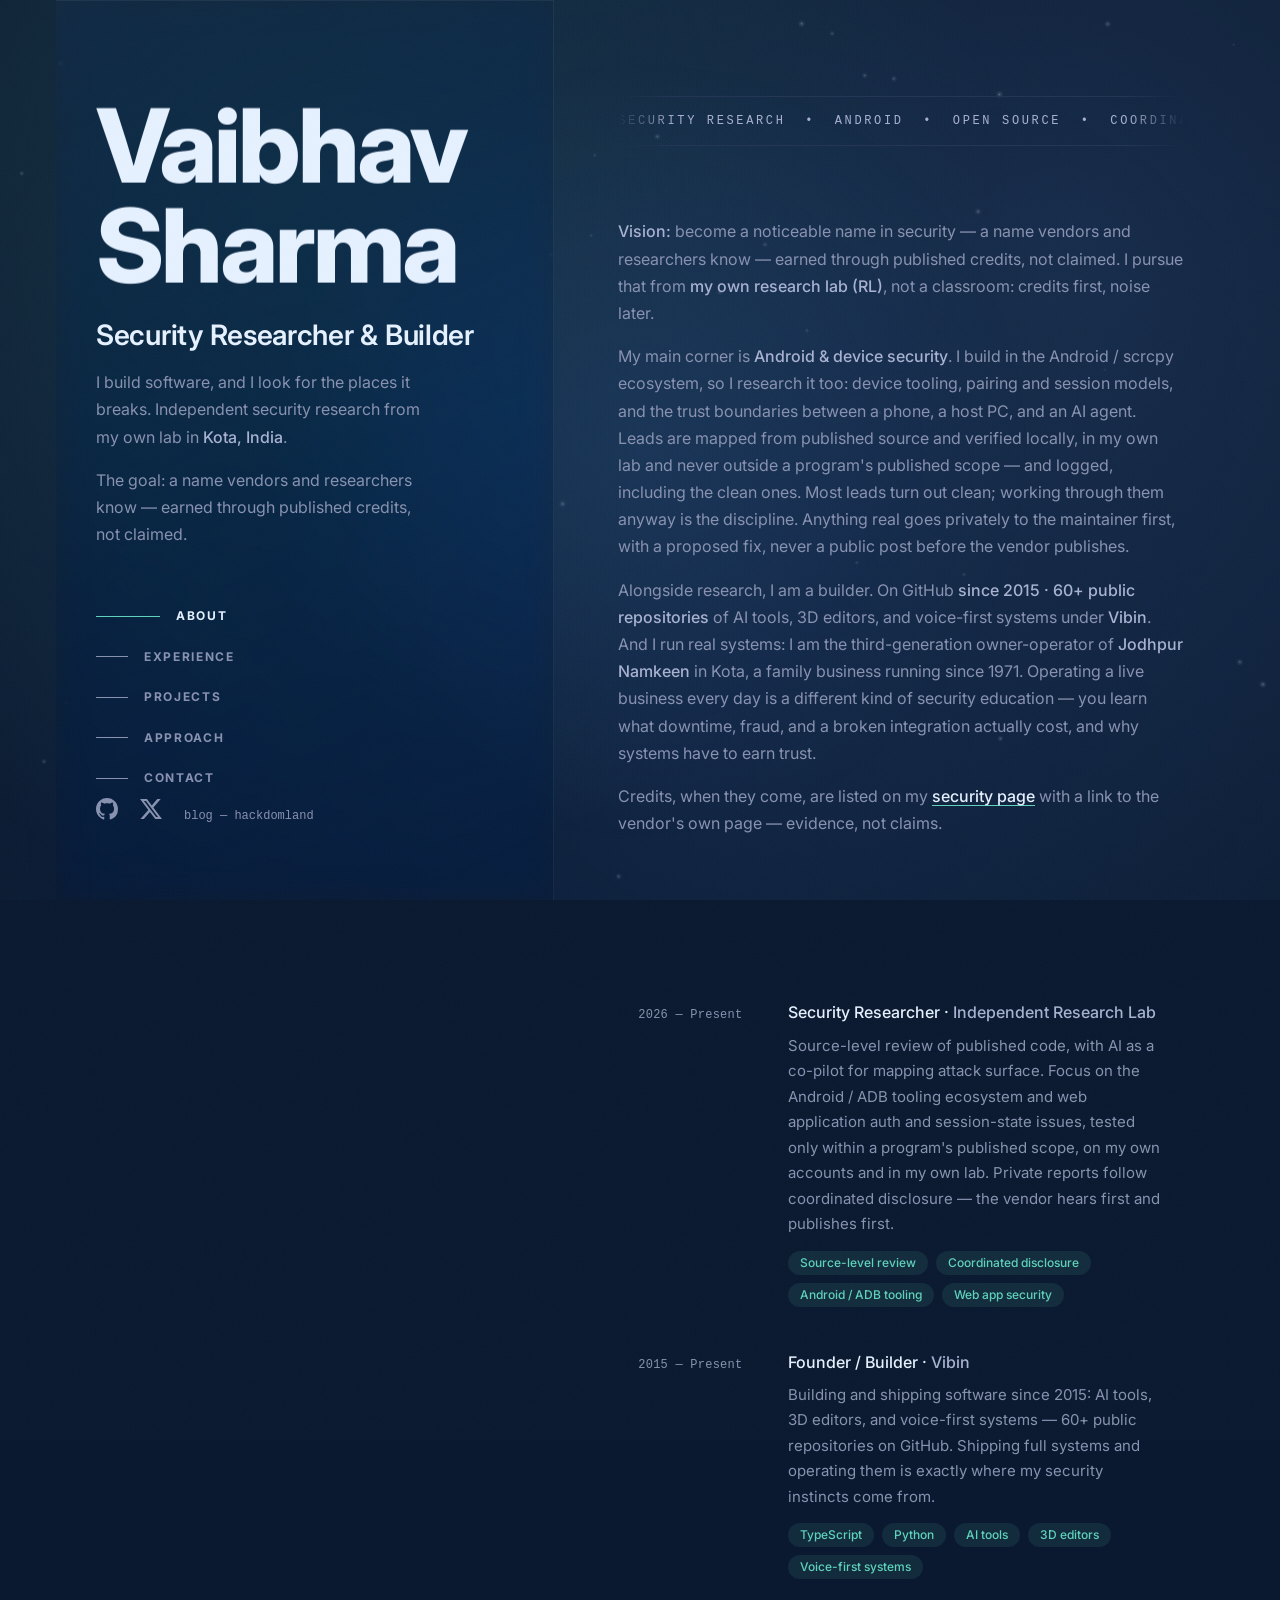
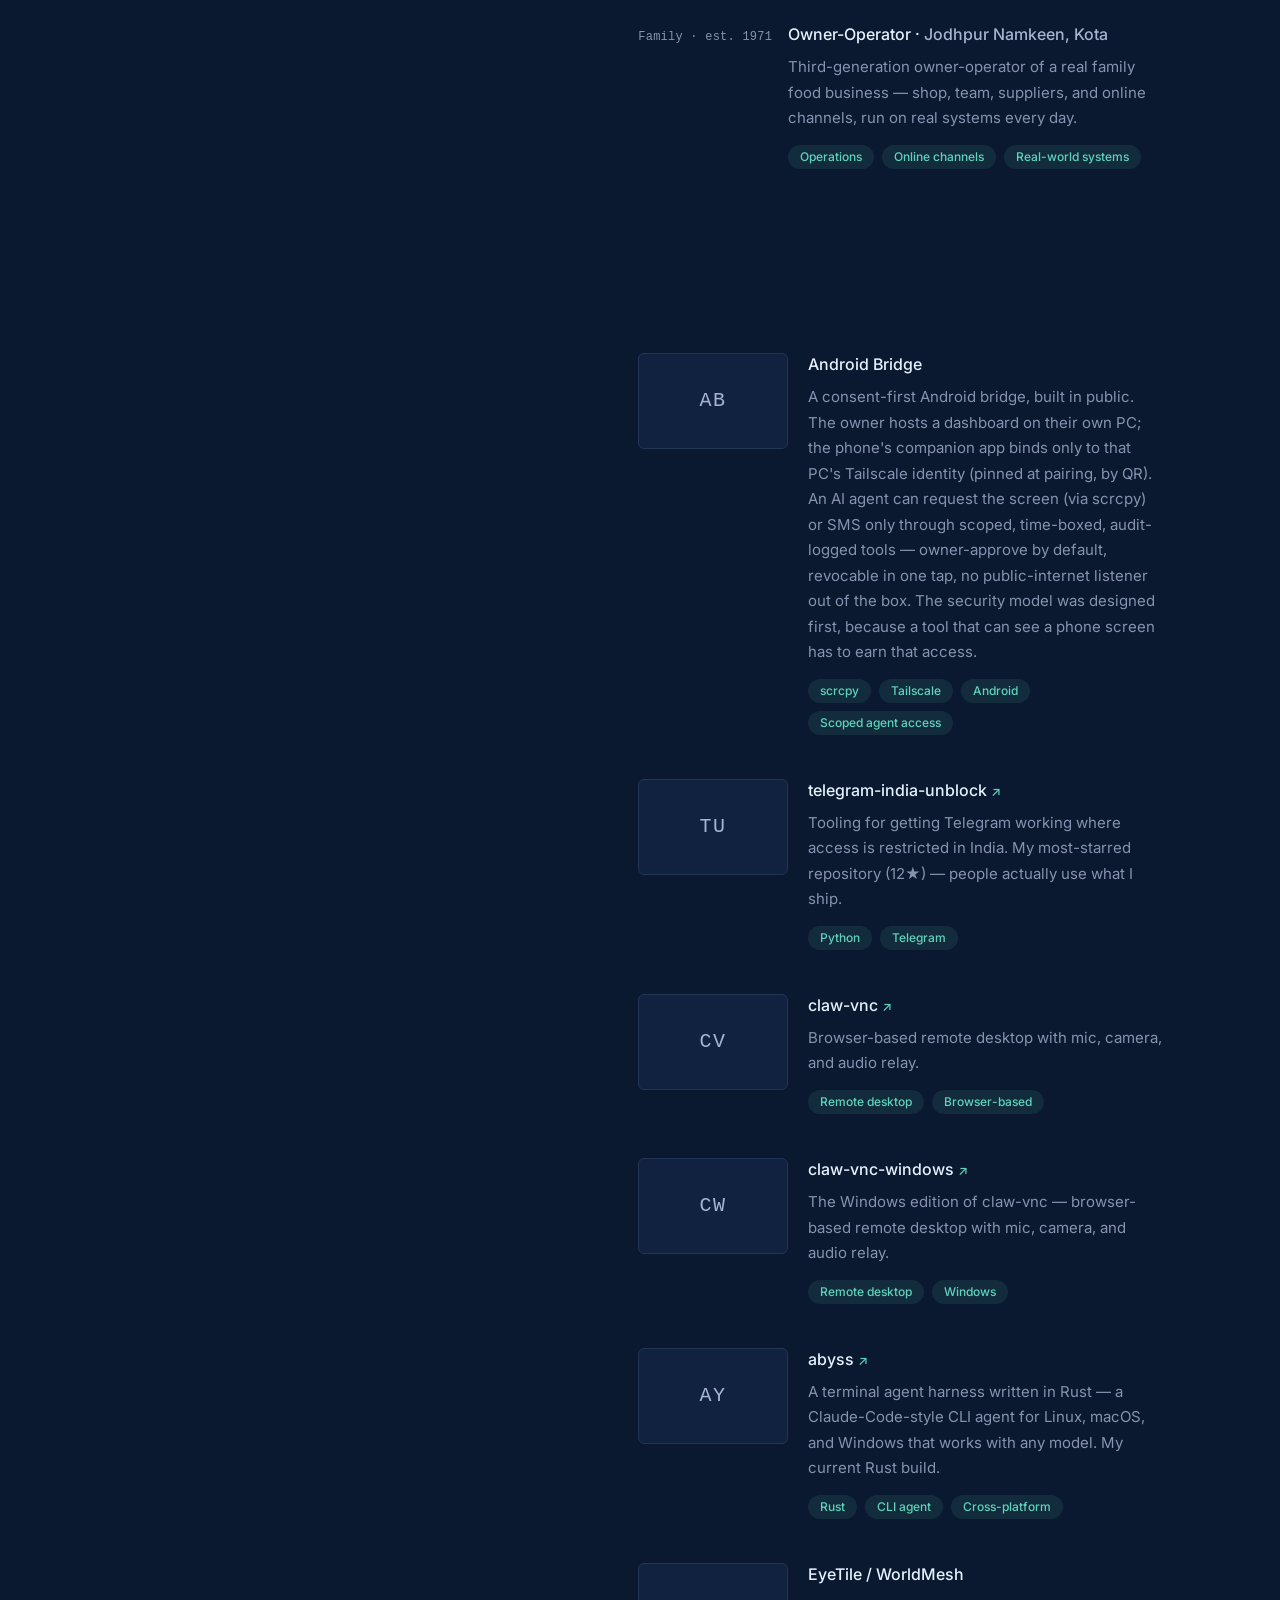
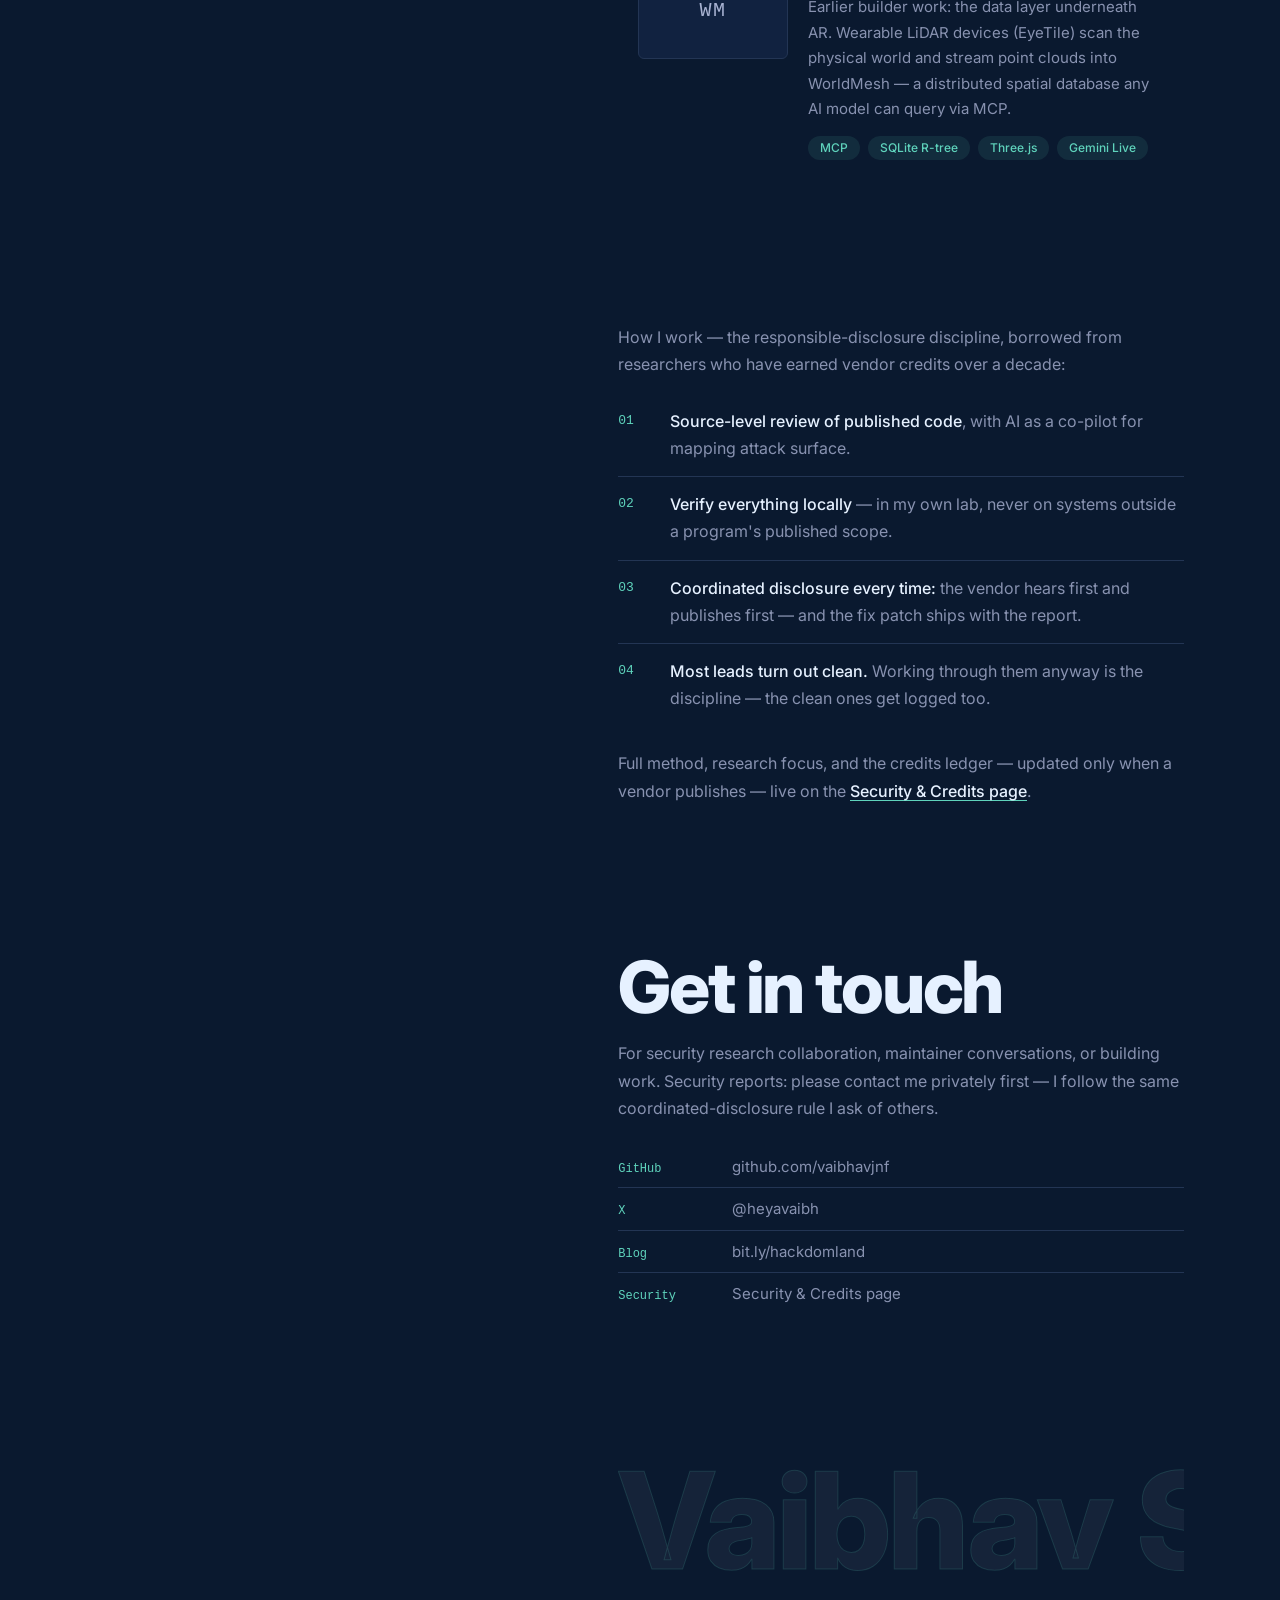
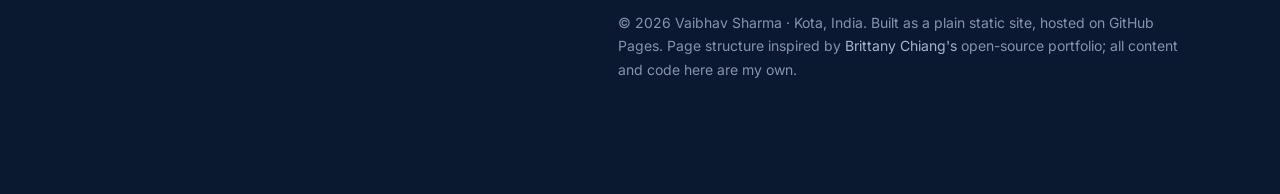
==== commit afe24d5a: "Rewire content: Vision -> Approach -> Work thread, verified live links only" ====
--- a/index.html
+++ b/index.html
@@ -38,13 +38,15 @@
       <p class="headline fade-item">Security Researcher &amp; Builder</p>
       <p class="blurb fade-item">I build software, and I look for the places it breaks.
       Independent security research from my own lab in <strong>Kota, India</strong>.</p>
+      <p class="blurb fade-item">The goal: a name vendors and researchers know — earned
+      through published credits, not claimed.</p>
 
       <nav class="spy-nav fade-item" aria-label="On this page">
         <ul>
           <li><a href="#about"><span class="nav-line"></span>About</a></li>
           <li><a href="#experience"><span class="nav-line"></span>Experience</a></li>
           <li><a href="#projects"><span class="nav-line"></span>Projects</a></li>
-          <li><a href="#security"><span class="nav-line"></span>Security</a></li>
+          <li><a href="#security"><span class="nav-line"></span>Approach</a></li>
           <li><a href="#contact"><span class="nav-line"></span>Contact</a></li>
         </ul>
       </nav>
@@ -77,21 +79,23 @@
 
     <section id="about" aria-label="About" data-reveal>
       <h2 class="section-heading">About</h2>
-      <p>I pursue cybersecurity from <strong>my own research lab (RL)</strong>, not a classroom.
-      Leads are mapped from published source, verified locally on my own systems and accounts,
-      and logged — including the clean ones. Most leads turn out clean; working through them
-      anyway is the discipline.</p>
+      <p><strong>Vision:</strong> become a noticeable name in security — a name vendors and
+      researchers know — earned through published credits, not claimed. I pursue that from
+      <strong>my own research lab (RL)</strong>, not a classroom: credits first, noise later.</p>
       <p>My main corner is <strong>Android &amp; device security</strong>. I build in the
       Android / scrcpy ecosystem, so I research it too: device tooling, pairing and session
-      models, and the trust boundaries between a phone, a host PC, and an AI agent. I also
-      review the open-source code I depend on — anything real goes privately to the maintainer
-      first, with a proposed fix, never a public post before the vendor publishes.</p>
-      <p>Alongside research, I am a builder. I have been building on GitHub
-      <strong>since 2015 — around 114 repositories</strong> of AI tools, 3D editors, and
-      voice-first systems under <strong>Vibin</strong>. And I run real systems: I am the
-      third-generation owner-operator of <strong>Jodhpur Namkeen</strong> in Kota, a family
-      business running since 1971. Operating a live business every day is a different kind of
-      security education — you learn what downtime, fraud, and a broken integration actually cost.</p>
+      models, and the trust boundaries between a phone, a host PC, and an AI agent. Leads are
+      mapped from published source and verified locally, in my own lab and never outside a
+      program's published scope — and logged, including the clean ones. Most leads turn out
+      clean; working through them anyway is the discipline. Anything real goes privately to
+      the maintainer first, with a proposed fix, never a public post before the vendor publishes.</p>
+      <p>Alongside research, I am a builder. On GitHub <strong>since 2015 · 60+ public
+      repositories</strong> of AI tools, 3D editors, and voice-first systems under
+      <strong>Vibin</strong>. And I run real systems: I am the third-generation owner-operator
+      of <strong>Jodhpur Namkeen</strong> in Kota, a family business running since 1971.
+      Operating a live business every day is a different kind of security education — you
+      learn what downtime, fraud, and a broken integration actually cost, and why systems
+      have to earn trust.</p>
       <p>Credits, when they come, are listed on my
       <a class="inline-link" href="security.html">security page</a> with a link to the vendor's
       own page — evidence, not claims.</p>
@@ -122,7 +126,7 @@
           <div>
             <h3>Founder / Builder · <span class="org">Vibin</span></h3>
             <p>Building and shipping software since 2015: AI tools, 3D editors, and voice-first
-            systems — around 114 repositories on GitHub. Shipping full systems and operating
+            systems — 60+ public repositories on GitHub. Shipping full systems and operating
             them is exactly where my security instincts come from.</p>
             <ul class="tags">
               <li>TypeScript</li><li>Python</li><li>AI tools</li>
@@ -153,7 +157,7 @@
         <li class="entry project" data-reveal>
           <div class="thumb" aria-hidden="true">AB</div>
           <div>
-            <h3><a href="https://github.com/vaibhavjnf">Android Bridge <span class="ext">↗</span></a></h3>
+            <h3>Android Bridge</h3>
             <p>A consent-first Android bridge, built in public. The owner hosts a dashboard on
             their own PC; the phone's companion app binds only to that PC's Tailscale identity
             (pinned at pairing, by QR). An AI agent can request the screen (via scrcpy) or SMS
@@ -167,30 +171,13 @@
         </li>
 
         <li class="entry project" data-reveal>
-          <div class="thumb" aria-hidden="true">WM</div>
-          <div>
-            <h3><a href="https://github.com/vaibhavjnf/worldmesh">EyeTile / WorldMesh <span class="ext">↗</span></a></h3>
-            <p>The data layer underneath AR. Wearable LiDAR devices (EyeTile) scan the physical
-            world and stream point clouds into WorldMesh — a distributed spatial database any
-            AI model can query via MCP.</p>
-            <p class="sub-links">
-              <a href="https://github.com/vaibhavjnf/worldmesh">worldmesh</a>
-              <a href="https://github.com/vaibhavjnf/lensagent">lensagent</a>
-              <a href="https://github.com/vaibhavjnf/lensui">lensui</a>
-            </p>
-            <ul class="tags">
-              <li>MCP</li><li>SQLite R-tree</li><li>Three.js</li><li>Gemini Live</li>
-            </ul>
-          </div>
-        </li>
-
-        <li class="entry project" data-reveal>
-          <div class="thumb" aria-hidden="true">ED</div>
-          <div>
-            <h3><a href="https://github.com/vaibhavjnf/editor">editor <span class="ext">↗</span></a></h3>
-            <p>3D architectural building editor, built with React Three Fiber and Next.js.</p>
-            <ul class="tags">
-              <li>React Three Fiber</li><li>Next.js</li><li>TypeScript</li>
+          <div class="thumb" aria-hidden="true">TU</div>
+          <div>
+            <h3><a href="https://github.com/vaibhavjnf/telegram-india-unblock">telegram-india-unblock <span class="ext">↗</span></a></h3>
+            <p>Tooling for getting Telegram working where access is restricted in India.
+            My most-starred repository (12★) — people actually use what I ship.</p>
+            <ul class="tags">
+              <li>Python</li><li>Telegram</li>
             </ul>
           </div>
         </li>
@@ -206,18 +193,55 @@
           </div>
         </li>
 
+        <li class="entry project" data-reveal>
+          <div class="thumb" aria-hidden="true">CW</div>
+          <div>
+            <h3><a href="https://github.com/vaibhavjnf/claw-vnc-windows">claw-vnc-windows <span class="ext">↗</span></a></h3>
+            <p>The Windows edition of claw-vnc — browser-based remote desktop with mic,
+            camera, and audio relay.</p>
+            <ul class="tags">
+              <li>Remote desktop</li><li>Windows</li>
+            </ul>
+          </div>
+        </li>
+
+        <li class="entry project" data-reveal>
+          <div class="thumb" aria-hidden="true">AY</div>
+          <div>
+            <h3><a href="https://github.com/vaibhavjnf/abyss">abyss <span class="ext">↗</span></a></h3>
+            <p>A terminal agent harness written in Rust — a Claude-Code-style CLI agent for
+            Linux, macOS, and Windows that works with any model. My current Rust build.</p>
+            <ul class="tags">
+              <li>Rust</li><li>CLI agent</li><li>Cross-platform</li>
+            </ul>
+          </div>
+        </li>
+
+        <li class="entry project" data-reveal>
+          <div class="thumb" aria-hidden="true">WM</div>
+          <div>
+            <h3>EyeTile / WorldMesh</h3>
+            <p>Earlier builder work: the data layer underneath AR. Wearable LiDAR devices
+            (EyeTile) scan the physical world and stream point clouds into WorldMesh — a
+            distributed spatial database any AI model can query via MCP.</p>
+            <ul class="tags">
+              <li>MCP</li><li>SQLite R-tree</li><li>Three.js</li><li>Gemini Live</li>
+            </ul>
+          </div>
+        </li>
+
       </ol>
     </section>
 
-    <section id="security" aria-label="Security research" data-reveal>
-      <h2 class="section-heading">Security</h2>
-      <p>The responsible-disclosure discipline, borrowed from researchers who have earned
-      vendor credits over a decade:</p>
+    <section id="security" aria-label="Approach" data-reveal>
+      <h2 class="section-heading">Approach</h2>
+      <p>How I work — the responsible-disclosure discipline, borrowed from researchers who
+      have earned vendor credits over a decade:</p>
       <ol class="method">
         <li><strong>Source-level review of published code</strong>, with AI as a co-pilot for mapping attack surface.</li>
-        <li><strong>Coordinated disclosure every time:</strong> the vendor hears first and publishes first.</li>
-        <li><strong>Most leads turn out clean.</strong> Working through them anyway is the discipline.</li>
-        <li><strong>Nothing that isn't reported and fixed gets talked about in public.</strong></li>
+        <li><strong>Verify everything locally</strong> — in my own lab, never on systems outside a program's published scope.</li>
+        <li><strong>Coordinated disclosure every time:</strong> the vendor hears first and publishes first — and the fix patch ships with the report.</li>
+        <li><strong>Most leads turn out clean.</strong> Working through them anyway is the discipline — the clean ones get logged too.</li>
       </ol>
       <p style="margin-top:24px">Full method, research focus, and the credits ledger —
       updated only when a vendor publishes — live on the
